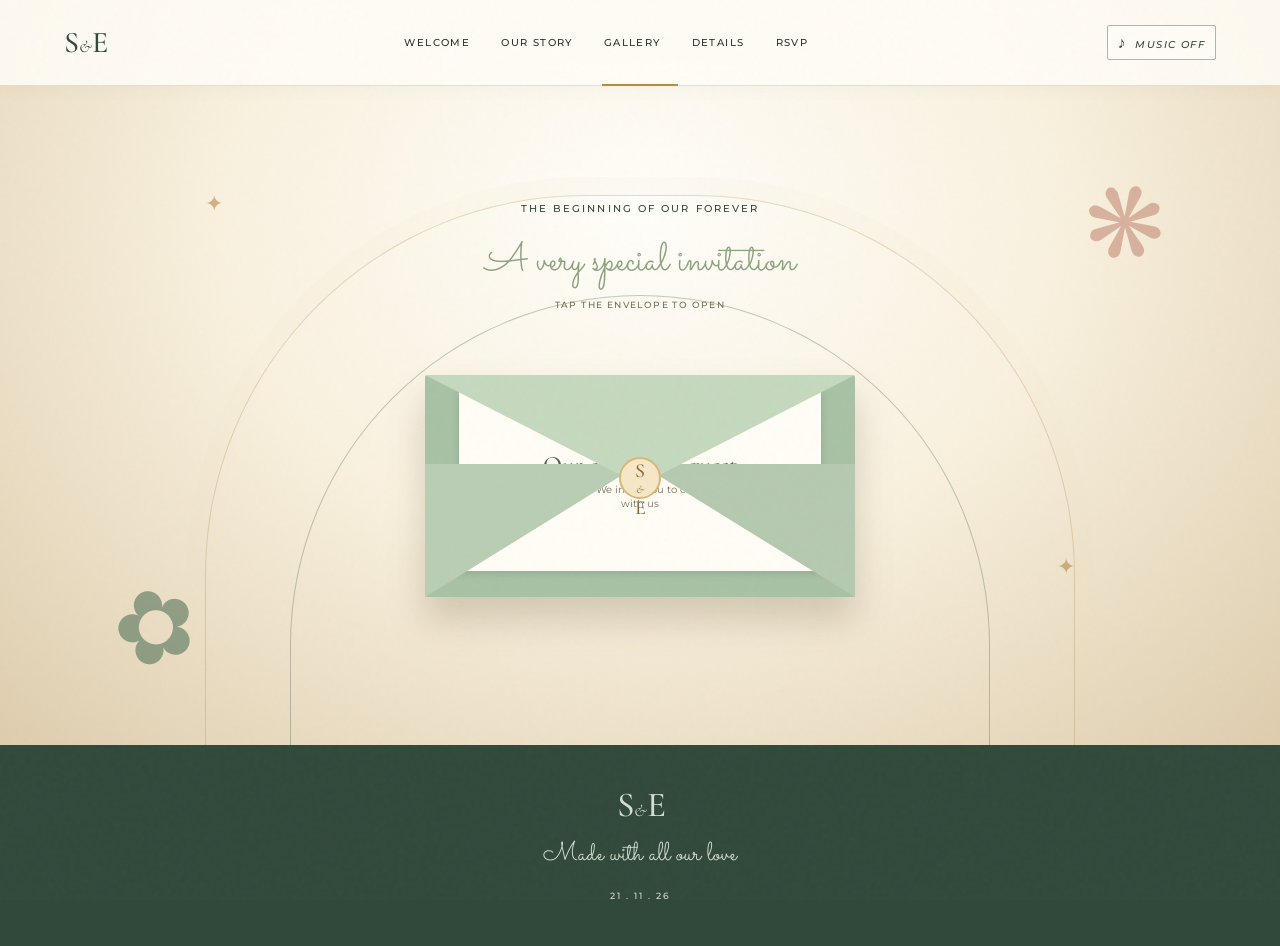
==== index.html @ f4ab623f "Create luxury digital wedding invitation" ====
<!doctype html>
<html lang="en">
  <head>
    <meta charset="UTF-8" />
    <meta name="viewport" content="width=device-width, initial-scale=1.0" />
    <title>Muwanguzi Simon & Esther Izabayo — Wedding Invitation</title>
    <link rel="preconnect" href="https://fonts.googleapis.com" />
    <link rel="preconnect" href="https://fonts.gstatic.com" crossorigin />
    <link href="https://fonts.googleapis.com/css2?family=Cormorant+Garamond:ital,wght@0,400;0,500;0,600;1,400;1,500&family=DM+Mono:wght@400;500&family=Montserrat:wght@400;500;600&family=Sacramento&display=swap" rel="stylesheet" />
    <link rel="stylesheet" href="styles.css" />
  </head>
  <body>
    <div class="grain"></div>
    <header class="site-header">
      <a href="#top" class="monogram" aria-label="Simon and Esther home">S<span>&</span>E</a>
      <nav aria-label="Invitation navigation"><button data-page="1">Welcome</button><button data-page="2">Our story</button><button data-page="3">Gallery</button><button data-page="4">Details</button><button data-page="5">RSVP</button></nav>
      <button class="sound" id="sound-button" aria-label="Toggle celebration music"><span>♪</span> <i>Music off</i></button>
    </header>
    <main id="top">
      <section class="hero invite-page active" data-page-content="1">
        <div class="arch arch-one"></div><div class="arch arch-two"></div>
        <p class="eyebrow">The beginning of our forever</p><p class="script">A very special invitation</p><p class="open-prompt">Tap the envelope to open</p>
        <button class="envelope-scene" id="envelope-toggle" aria-expanded="false" aria-label="Open wedding invitation envelope"><span class="envelope-back"></span><span class="letter"><i>Reserved for</i><b id="pass-guest-name">Our cherished guest</b><small><strong id="pass-guests">1</strong> guest · We invite you to celebrate<br />with us</small></span><span class="envelope-side left"></span><span class="envelope-side right"></span><span class="envelope-flap"></span><span class="seal">S<span>&amp;</span>E</span></button>
        <div class="envelope-reveal" id="envelope-reveal"><p class="eyebrow">Together with their families</p><h1>Simon <em>&amp;</em> Esther</h1><div class="date-line"><span></span><p>Saturday · 21 · November</p><span></span></div><p class="year">Two thousand twenty-six</p><button class="rsvp-link page-next" data-next="2">See more details <b>↓</b></button></div>
        <div class="hero-flower flower-left" aria-hidden="true">✿</div><div class="hero-flower flower-right" aria-hidden="true">❋</div>
      </section>
      <section class="intro invite-page cover-page" id="story" data-page-content="2">
        <label class="cover-image" id="cover-image"><input type="file" id="cover-upload" accept="image/*" /><img id="cover-preview" alt="Simon and Esther cover photo" /><span><b>Simon &amp; Esther</b><small>Tap to add your beautiful cover photo</small></span></label>
        <p class="eyebrow">The celebration begins</p><h2>Two hearts,<br />one beautiful forever.</h2><p class="copy">With joy in our hearts, we invite you to share in the beginning of our married life.</p><button class="page-next ink-button" data-next="3">Enter our story <span>→</span></button>
      </section>
      <section class="gallery-page invite-page" id="gallery" data-page-content="3"><p class="eyebrow">Moments to treasure</p><h2>Our gallery</h2><p class="copy">A few beautiful moments from our journey together.</p><label class="gallery-upload"><input type="file" id="gallery-input" accept="image/*" multiple /><span>+</span> Add your photos</label><div class="gallery-grid" id="gallery-grid"><div class="gallery-empty">Choose one or more photos to begin our gallery.</div></div><div class="page-actions gallery-actions"><button class="page-prev" data-prev="2">← Back</button><button class="page-next ink-button" data-next="4">Wedding details <span>→</span></button></div></section>
      <section class="invite-page details-page" id="details" data-page-content="4"><div class="details">
        <div class="detail-card ceremony"><p class="eyebrow">The ceremony</p><h3>At eleven o'clock</h3><p>Victory Church Christian Center<br />Ndeeba</p><a href="https://maps.google.com/?q=Victory+Church+Christian+Center+Ndeeba" target="_blank" rel="noreferrer">Open ceremony map <b>↗</b></a></div>
        <div class="ring-art" aria-hidden="true"><div></div><span></span></div>
        <div class="detail-card reception"><p class="eyebrow">Dinner &amp; dancing</p><h3>From six o'clock</h3><p>Mikeke Gardens, Zanna<br />Following the ceremony</p><a href="https://maps.google.com/?q=Mikeke+Gardens+Zanna" target="_blank" rel="noreferrer">Get directions <b>↗</b></a></div>
      </div><section class="calendar-card"><p class="eyebrow">Save the date</p><div class="calendar-date"><span>Saturday</span><b>21</b><span>November · 2026</span></div><p>11:00 AM · Victory Church Christian Center, Ndeeba</p></section>
      <section class="notes">
        <div><p class="eyebrow">Dress code</p><h3>Garden formal</h3><p>Soft pastels, summer linens, and a little flourish encouraged.</p></div>
        <div><p class="eyebrow">An unplugged moment</p><h3>Be all here</h3><p>Please tuck away phones during the ceremony. Our photographer has every memory covered.</p></div>
        <div><p class="eyebrow">With love</p><h3>Adults only</h3><p>We adore your little ones, but have reserved this evening for our grown-up guests.</p></div>
      </section><section class="countdown"><p class="script">Counting down to forever</p><div id="countdown-timer"><div><b>00</b><span>Days</span></div><div><b>00</b><span>Hours</span></div><div><b>00</b><span>Min</span></div><div><b>00</b><span>Sec</span></div></div></section><section class="gift-card"><p class="eyebrow">A gift from the heart</p><h3>Your presence is our greatest gift.</h3><p>For those who would like to bless our new beginning, a contribution may be sent by Mobile Money.</p><a href="#rsvp" class="page-next" data-next="5">View gift details <b>→</b></a></section><div class="page-actions"><button class="page-prev" data-prev="3">← Back</button><button class="page-next ink-button" data-next="5">RSVP to celebrate <span>→</span></button></div></section>
      <section class="rsvp-section invite-page" id="rsvp" data-page-content="5">
        <div class="rsvp-intro"><p class="eyebrow">Kindly respond by 15 September</p><h2>Will you join us?</h2><p>We cannot wait to celebrate with the people who have made our story so full of love.</p></div>
        <form id="rsvp-form" class="rsvp-form">
          <label>Your name<input required name="name" placeholder="First and last name" /></label><label>Email address<input required type="email" name="email" placeholder="you@example.com" /></label>
          <label>Phone number<input required name="phone" inputmode="tel" placeholder="Your phone number" /></label><label>Guests attending<input required name="guests" type="number" min="1" value="1" /></label>
          <div class="attendance"><p>Will you be celebrating with us?</p><label><input type="radio" name="attendance" value="Joyfully accepts" required /><span>Joyfully accepts</span></label><label><input type="radio" name="attendance" value="Regretfully declines" /><span>Regretfully declines</span></label></div>
          <label>Dietary notes <small>(optional)</small><input name="dietary" placeholder="Let us know how to take care of you" /></label><label>Your message <small>(optional)</small><input name="message" placeholder="Leave a note for the couple" /></label>
          <label>Wedding contribution <small>(optional)</small><input name="contribution" inputmode="decimal" placeholder="Contribution amount" /></label>
          <div class="payment-details"><p>Mobile Money contribution</p><span>Patrick Baguma · <b>0783 342 859</b> / <b>0706 314 054</b></span><span>Muwanguzi Simon · <b>0743 161 242</b></span></div>
          <p class="contribution-note">Please send your contribution by Mobile Money, then record the amount above. Your reply and personal guest card will be created right away.</p><button type="submit">Send our reply <span>→</span></button>
        </form>
      <div class="page-actions rsvp-actions"><button class="page-prev light" data-prev="4">← Back to details</button></div></section>
    </main>
    <footer><div class="monogram">S<span>&</span>E</div><p>Made with all our love</p><small>21 . 11 . 26</small></footer>
    <section class="guest-card-modal" id="guest-card-modal" aria-hidden="true"><div class="guest-card-wrap"><button class="close-card" id="close-card" aria-label="Close card">×</button><article class="guest-card"><p class="eyebrow">Wedding guest card</p><div class="card-monogram">S<span>&</span>E</div><p class="guest-label">Honoured guest</p><h2 id="card-name">Guest Name</h2><div class="card-rule"></div><p class="card-copy">You are warmly welcomed to celebrate the wedding of<br /><strong>Muwanguzi Simon &amp; Esther Izabayo</strong></p><p class="card-venue">Victory Church Christian Center, Ndeeba<br /><span>Reception · Mikeke Gardens, Zanna</span></p><div class="card-footer"><span>21 . 11 . 26</span><b id="card-code">SE-000000</b></div></article><p class="card-instruction">Save this card and present it at the wedding entrance.</p><button class="download-card" id="download-card">Print / save my card</button></div></section>
    <div class="toast" id="toast" role="status"></div><script src="app.js"></script>
  </body>
</html>
---- styles.css ----
:root{--ink:#26372f;--muted:#6e796f;--cream:#f8f4ea;--sage:#dfe8d5;--moss:#496452;--line:#d8d8c8}*{box-sizing:border-box}html{scroll-behavior:smooth}body{margin:0;color:var(--ink);background:var(--cream);font:400 14px Montserrat,sans-serif}.grain{position:fixed;pointer-events:none;inset:0;z-index:10;opacity:.22;background-image:url("data:image/svg+xml,%3Csvg viewBox='0 0 180 180' xmlns='http://www.w3.org/2000/svg'%3E%3Cfilter id='n'%3E%3CfeTurbulence type='fractalNoise' baseFrequency='.9' numOctaves='4' stitchTiles='stitch'/%3E%3C/filter%3E%3Crect width='100%25' height='100%25' filter='url(%23n)' opacity='.12'/%3E%3C/svg%3E")}.site-header{position:absolute;top:0;left:0;right:0;z-index:4;display:flex;align-items:center;justify-content:space-between;padding:25px clamp(23px,5vw,70px);border-bottom:1px solid #4964522e}.monogram{font:500 30px/1 'Cormorant Garamond',serif;letter-spacing:-2px;color:var(--moss);text-decoration:none}.monogram span{font:italic 17px 'Cormorant Garamond',serif;margin:0 2px}.site-header nav{display:flex;gap:28px}.site-header nav a,.sound{color:var(--ink);text-decoration:none;background:none;border:0;font:500 10px Montserrat,sans-serif;text-transform:uppercase;letter-spacing:1.4px;cursor:pointer}.sound{color:var(--moss);padding:0}.sound span{font-size:16px;margin-right:4px}.hero{position:relative;overflow:hidden;min-height:700px;padding:174px 24px 75px;text-align:center;background:linear-gradient(135deg,#e8eedc 0%,#f9f4e8 52%,#f1d3bf 100%)}.arch{position:absolute;border:1px solid #6680663b;border-bottom:0;border-radius:380px 380px 0 0}.arch-one{width:min(78vw,870px);height:550px;bottom:0;left:50%;transform:translateX(-50%)}.arch-two{width:min(63vw,700px);height:450px;bottom:0;left:50%;transform:translateX(-50%);border-color:#66806654}.eyebrow{text-transform:uppercase;letter-spacing:2.1px;font:500 10px Montserrat,sans-serif;color:var(--moss);margin:0 0 18px}.script{position:relative;z-index:1;margin:0 0 -4px;font:400 40px Sacramento,cursive;color:#78906d}.hero h1{position:relative;z-index:1;margin:0;font:500 clamp(72px,11vw,145px)/.78 'Cormorant Garamond',serif;letter-spacing:-7px;color:#2d4638}.hero h1 em{font:400 .52em Sacramento,cursive;vertical-align:12%;letter-spacing:0;margin:0 .02em;color:#b47e6b}.date-line{position:relative;z-index:1;display:flex;gap:13px;align-items:center;justify-content:center;margin-top:47px}.date-line span{width:39px;height:1px;background:#84947e}.date-line p,.year{margin:0;text-transform:uppercase;letter-spacing:1.8px;font:500 10px Montserrat,sans-serif}.year{position:relative;z-index:1;margin-top:9px;color:var(--muted);font-size:9px}.rsvp-link{position:relative;z-index:1;display:inline-flex;gap:20px;margin-top:59px;padding-bottom:6px;border-bottom:1px solid var(--moss);color:var(--ink);text-decoration:none;font:500 10px Montserrat,sans-serif;letter-spacing:1.3px;text-transform:uppercase}.rsvp-link b{font-size:16px;line-height:8px}.hero-flower{position:absolute;z-index:1;color:#54735b;opacity:.6;font:100px 'Cormorant Garamond',serif}.flower-left{left:9%;bottom:55px;transform:rotate(-20deg)}.flower-right{right:9%;top:165px;transform:rotate(20deg);color:#c58b78}.intro{max-width:720px;margin:auto;padding:124px 25px 105px;text-align:center}.intro h2,.rsvp-intro h2{margin:0 0 24px;font:500 clamp(44px,6vw,68px)/.86 'Cormorant Garamond',serif;letter-spacing:-3px}.copy{max-width:520px;margin:auto;color:var(--muted);line-height:1.9;font-size:13px}.flourish{margin-top:33px;color:#94a785;font:34px 'Cormorant Garamond',serif}.details{display:grid;grid-template-columns:1fr 180px 1fr;align-items:center;max-width:1040px;margin:auto;border-top:1px solid var(--line);border-bottom:1px solid var(--line);padding:58px 28px}.detail-card{text-align:center}.detail-card h3,.notes h3{margin:0 0 12px;font:500 31px/1 'Cormorant Garamond',serif;letter-spacing:-1px}.detail-card p:not(.eyebrow),.notes p:not(.eyebrow){margin:0;color:var(--muted);font-size:12px;line-height:1.75}.detail-card a{display:inline-block;margin-top:21px;padding-bottom:4px;border-bottom:1px solid #99a795;color:var(--moss);text-decoration:none;text-transform:uppercase;letter-spacing:1px;font-size:9px}.detail-card a b{font-size:13px;margin-left:6px}.ring-art{position:relative;width:132px;height:112px;margin:auto}.ring-art div,.ring-art span{position:absolute;width:75px;height:75px;border:2px solid #c8995e;border-radius:50%}.ring-art div{left:15px;top:22px}.ring-art span{right:11px;top:9px;border-color:#d1a868}.ring-art span:after{content:'◇';position:absolute;top:-23px;left:27px;font-size:23px;color:#c8995e}.notes{display:grid;grid-template-columns:repeat(3,1fr);gap:46px;max-width:1040px;margin:auto;padding:74px 28px 110px;text-align:center}.notes>div{border-right:1px solid var(--line);padding-right:40px}.notes>div:last-child{border:0;padding:0}.notes .eyebrow{margin-bottom:15px}.rsvp-section{display:grid;grid-template-columns:.9fr 1.1fr;gap:60px;padding:93px max(7vw,24px);background:var(--moss);color:#f7f6ed}.rsvp-intro h2{color:#fff}.rsvp-intro .eyebrow{color:#c9d7be}.rsvp-intro>p:last-child{max-width:335px;color:#d5ded1;font:400 13px/1.85 Montserrat,sans-serif}.rsvp-form{display:grid;grid-template-columns:1fr 1fr;gap:23px 18px}.rsvp-form>label,.attendance{display:grid;gap:8px;color:#dce5d8;font-size:10px;letter-spacing:1px;text-transform:uppercase}.rsvp-form input:not([type=radio]){width:100%;border:0;border-bottom:1px solid #c0cfba;background:transparent;border-radius:0;padding:9px 0;color:#fff;outline:0;font:400 13px Montserrat,sans-serif}.rsvp-form input::placeholder{color:#b9c9b6;font-size:11px}.rsvp-form small{color:#bdcbb8;letter-spacing:.4px;text-transform:none}.attendance{grid-column:1/-1;display:block;padding:4px 0}.attendance p{margin:0 0 12px}.attendance label{display:inline-flex;align-items:center;margin-right:23px;text-transform:none;letter-spacing:0;color:#fff;font-size:12px;cursor:pointer}.attendance input{accent-color:#edc7b4;margin:0 8px 0 0}.rsvp-form button{grid-column:1/-1;justify-self:start;border:1px solid #eef4e9;padding:13px 19px;background:transparent;color:#fff;font:500 10px Montserrat,sans-serif;letter-spacing:1.2px;text-transform:uppercase;cursor:pointer;transition:.2s}.rsvp-form button:hover{background:#eef4e9;color:var(--moss)}.rsvp-form button span{font-size:16px;margin-left:15px}footer{padding:43px 24px;text-align:center;background:#31493b;color:#d4dfce}footer .monogram{color:#d4dfce;font-size:35px}footer p{margin:13px 0 11px;font:400 26px Sacramento,cursive}footer small{font:500 9px Montserrat,sans-serif;letter-spacing:2px}.toast{position:fixed;z-index:20;bottom:22px;left:50%;transform:translate(-50%,25px);opacity:0;max-width:90%;padding:13px 18px;background:#fffdf6;color:var(--moss);box-shadow:0 10px 30px #15291d2e;font-size:12px;transition:.25s}.toast.show{opacity:1;transform:translate(-50%,0)}
@media(max-width:680px){.site-header nav{display:none}.hero{min-height:650px;padding-top:160px}.hero h1{letter-spacing:-4px}.hero-flower{font-size:65px}.flower-left{left:3%;bottom:70px}.flower-right{right:2%;top:135px}.details{grid-template-columns:1fr;gap:38px;padding:52px 24px}.ring-art{order:2}.reception{order:3}.notes{grid-template-columns:1fr;gap:35px;padding:65px 34px}.notes>div{border-right:0;border-bottom:1px solid var(--line);padding:0 0 31px}.notes>div:last-child{padding-bottom:0}.rsvp-section{grid-template-columns:1fr;gap:34px;padding:68px 26px}.rsvp-form{grid-template-columns:1fr;gap:21px}.rsvp-form button{margin-top:4px}.intro{padding:92px 24px 79px}}

/* Luxury palette refinement */
:root{--ink:#2a2621;--muted:#776f62;--cream:#fbf7ed;--sage:#e8e3d3;--moss:#3d4b3c;--line:#dfd5bd}.hero{background:radial-gradient(circle at 50% 34%,#fffdf6 0%,#f7f0df 41%,#e3d5b8 100%)}.hero h1{color:#30362d}.hero h1 em{color:#a88042}.rsvp-section{background:linear-gradient(135deg,#333b31,#4d5a46)}.ring-art div{border-color:#bd8c47}.ring-art span{border-color:#d8b36e}.ring-art span:after{color:#bd8c47}
.contribution-note{grid-column:1/-1;margin:-5px 0 0;color:#c9d7c3;font-size:10px;line-height:1.6}.guest-card-modal{position:fixed;z-index:30;inset:0;display:none;place-items:center;padding:20px;background:#152016b8}.guest-card-modal.open{display:grid}.guest-card-wrap{position:relative;text-align:center}.close-card{position:absolute;right:-5px;top:-38px;border:0;background:transparent;color:#fff;font-size:31px;cursor:pointer}.guest-card{width:min(430px,calc(100vw - 40px));padding:47px 34px 25px;background:linear-gradient(135deg,#fffdf6,#f0e6ce);border:7px double #a47f48;box-shadow:0 18px 60px #0f190f73}.guest-card .eyebrow{color:#806334}.card-monogram{color:#3d4b3c;font:500 60px/1 'Cormorant Garamond',serif;letter-spacing:-7px}.card-monogram span{font:italic 30px 'Cormorant Garamond',serif;margin:0 5px}.guest-label{margin:28px 0 6px;text-transform:uppercase;letter-spacing:2px;color:#897a60;font-size:9px}.guest-card h2{margin:0;font:500 49px/.9 'Cormorant Garamond',serif;letter-spacing:-2px}.card-rule{width:44px;height:1px;margin:22px auto;background:#ae8b53}.card-copy{margin:0;color:#6f675a;font:12px/1.75 'Cormorant Garamond',serif}.card-copy strong{color:#3d4b3c;font-weight:600}.card-venue{margin:25px 0;color:#3d4b3c;font:500 14px/1.55 'Cormorant Garamond',serif}.card-venue span{color:#756c5d}.card-footer{display:flex;justify-content:space-between;border-top:1px solid #cfbc95;padding-top:15px;color:#716246;font:500 9px Montserrat,sans-serif;letter-spacing:1.3px}.card-instruction{margin:18px 0 13px;color:#fff;font-size:11px}.download-card{border:1px solid #e9dfc9;background:#f7f1e5;color:#3d4b3c;padding:11px 15px;font:500 10px Montserrat,sans-serif;letter-spacing:1px;text-transform:uppercase;cursor:pointer}@media print{body>*:not(.guest-card-modal){display:none!important}.guest-card-modal{position:static;display:block!important;background:none!important}.close-card,.card-instruction,.download-card{display:none!important}.guest-card-wrap{display:block!important}.guest-card{margin:auto!important;box-shadow:none!important}}
.payment-details{grid-column:1/-1;display:grid;gap:5px;margin-top:-5px;padding:13px 14px;border:1px solid #c6d1bf;background:#2734284f;color:#e7eee2}.payment-details p{margin:0 0 2px;color:#d1ddc9;text-transform:uppercase;letter-spacing:1.2px;font-size:9px}.payment-details span{font-size:11px;letter-spacing:.2px}.payment-details b{color:#fff;font-weight:500;letter-spacing:.5px}

/* Invitation pages and couple portraits */
.site-header nav button{color:var(--ink);text-decoration:none;background:none;border:0;font:500 10px Montserrat,sans-serif;text-transform:uppercase;letter-spacing:1.4px;cursor:pointer;padding:0}.site-header nav button.active{color:#a88042}.invite-page{display:none}.invite-page.active{display:block;animation:pageIn .5s ease}.hero.invite-page.active{display:block}.details-page{min-height:700px;padding-top:103px}.rsvp-section.invite-page.active{display:grid}@keyframes pageIn{from{opacity:0;transform:translateY(12px)}to{opacity:1;transform:none}}.rsvp-link{border:0;background:transparent;cursor:pointer}.portrait-gallery{display:flex;justify-content:center;align-items:center;gap:22px;margin:44px auto 11px}.portrait{position:relative;display:grid;place-items:center;width:183px;height:226px;overflow:hidden;border:1px solid #b7a06e;border-radius:95px 95px 3px 3px;background:linear-gradient(155deg,#d8dfce,#f3e3cc);cursor:pointer}.portrait input{position:absolute;inset:0;opacity:0;cursor:pointer;z-index:2}.portrait img{display:none;width:100%;height:100%;object-fit:cover}.portrait.has-photo img{display:block}.portrait span{z-index:1;text-align:center;color:#4b5948}.portrait.has-photo span{display:none}.portrait b{display:block;font:500 35px 'Cormorant Garamond',serif}.portrait small{display:block;margin-top:4px;text-transform:uppercase;letter-spacing:1px;font:500 8px Montserrat,sans-serif}.gallery-heart{color:#a88042;font:400 41px Sacramento,cursive}.photo-hint{margin:0;color:var(--muted);font-size:10px}.ink-button,.page-prev{border:1px solid var(--moss);padding:12px 17px;background:transparent;color:var(--moss);font:500 10px Montserrat,sans-serif;letter-spacing:1.1px;text-transform:uppercase;cursor:pointer}.ink-button{margin-top:26px}.ink-button span{font-size:14px;margin-left:9px}.page-actions{display:flex;justify-content:space-between;max-width:984px;margin:0 auto;padding:0 28px 80px}.page-prev{border:0;padding-left:0}.page-prev.light{color:#e7eee2}.rsvp-actions{grid-column:1/-1;justify-content:flex-start;padding:0;margin-top:-30px}.rsvp-section .page-actions{align-self:start}
@media(max-width:680px){.portrait-gallery{gap:10px;margin-top:35px}.portrait{width:136px;height:177px}.portrait b{font-size:29px}.gallery-heart{font-size:31px}.details-page{padding-top:74px}.page-actions{padding:0 24px 60px}.rsvp-actions{padding:0;margin-top:-10px}.site-header nav{display:none}}
.gallery-page{max-width:1080px;margin:auto;padding:145px 28px 70px;text-align:center}.gallery-page h2{margin:0 0 16px;font:500 clamp(52px,7vw,77px)/.85 'Cormorant Garamond',serif;letter-spacing:-3px}.gallery-page .copy{margin-bottom:27px}.gallery-upload{display:inline-flex;align-items:center;gap:8px;padding:10px 15px;border:1px solid #b28a49;background:#fffdf7;box-shadow:0 8px 20px #58432514;color:#5c674f;cursor:pointer;font:500 9px Montserrat,sans-serif;letter-spacing:1.1px;text-transform:uppercase;transition:.2s}.gallery-upload:hover{background:#f0e4cb;transform:translateY(-2px)}.gallery-upload input{display:none}.gallery-upload span{font-size:18px;font-weight:400}.gallery-grid{display:grid;grid-template-columns:repeat(3,1fr);grid-auto-rows:185px;gap:12px;margin:30px 0 42px;padding:10px;background:#fffdf8;border:1px solid #e0d2b8;box-shadow:0 18px 45px #5b4d3014}.gallery-grid img{width:100%;height:100%;object-fit:cover;filter:saturate(.94) contrast(1.03);transition:.35s}.gallery-grid img:hover{transform:scale(1.025);filter:saturate(1.08)}.gallery-grid img:nth-child(3n+1){grid-row:span 2}.gallery-empty{grid-column:1/-1;display:grid;place-items:center;border:1px dashed #c8bba1;color:#827969;font-size:11px}.gallery-actions{padding:0}.gallery-actions .ink-button{margin-top:0}@media(max-width:680px){.gallery-page{padding:110px 23px 55px}.gallery-grid{grid-template-columns:1fr 1fr;grid-auto-rows:145px;gap:8px}.gallery-grid img:nth-child(3n+1){grid-row:span 1}.gallery-grid img:first-child{grid-column:span 2}}

/* Luxury editorial finish */
:root{--ink:#25362d;--muted:#766f62;--cream:#f8f4eb;--moss:#2f4938;--line:#dfd2b8}.site-header{position:fixed;background:#fffdf6df;backdrop-filter:blur(14px);border-bottom:1px solid #cbb88f70;box-shadow:0 3px 18px #29221708}.site-header:after{content:'';position:absolute;bottom:-1px;left:50%;width:76px;height:2px;background:#b78a43;transform:translateX(-50%)}.site-header nav{gap:31px}.site-header nav button{position:relative;padding:5px 0}.site-header nav button:after{content:'';position:absolute;bottom:0;left:0;width:0;height:1px;background:#a87934;transition:width .25s}.site-header nav button:hover:after,.site-header nav button.active:after{width:100%}.sound{padding:7px 10px;border:1px solid #c9b080;background:#fffcf5;border-radius:2px}.hero{min-height:745px;padding-top:202px;background:radial-gradient(ellipse at 50% 29%,#fffef9 0%,#f9f1df 46%,#decdad 100%)}.hero:before,.hero:after{content:'✦';position:absolute;color:#b48846;opacity:.6;font-size:22px}.hero:before{top:190px;left:16%}.hero:after{right:16%;bottom:165px}.arch-one{border-color:#aa854649;box-shadow:0 0 0 18px #e8d9b915}.arch-two{border-color:#4c654f55}.script{color:#8ca27d;text-shadow:0 1px #fff}.hero h1{font-weight:500;text-shadow:0 3px 0 #fff8}.rsvp-link{padding:13px 0 9px;border-bottom:1px solid #927139;transition:.2s}.rsvp-link:hover{letter-spacing:1.8px;color:#946e32}.intro{padding-top:141px;background:linear-gradient(90deg,transparent,#fffdf975,transparent)}.copy{font-size:13px;line-height:2;color:#71695c}.portrait-gallery{gap:29px}.portrait{box-shadow:0 14px 30px #66593c2c;transition:.25s}.portrait:hover{transform:translateY(-5px);box-shadow:0 20px 34px #66593c3f}.gallery-heart{color:#b88845;text-shadow:0 1px #fff}.details{max-width:1100px;background:#fffdf6;border:1px solid #e1d5bd;border-left:0;border-right:0;box-shadow:0 14px 38px #6558360c}.notes{padding-top:87px}.notes>div{transition:.2s}.notes>div:hover{transform:translateY(-4px)}.rsvp-section{position:relative;overflow:hidden;background:linear-gradient(135deg,#24382b,#48604b)}.rsvp-section:before{content:'S & E';position:absolute;right:-19px;bottom:-56px;opacity:.055;color:#fff;font:500 230px 'Cormorant Garamond',serif;letter-spacing:-18px}.rsvp-intro,.rsvp-form{position:relative;z-index:1}.rsvp-form{padding:26px;border:1px solid #b9c9b055;background:#ffffff08}.rsvp-form input:not([type=radio]):focus{border-color:#e8c981}.payment-details{border-color:#d5c28e;background:#1523164d}.rsvp-form button{border-color:#e3c47d}.rsvp-form button:hover{background:#e6c67f;color:#294132}.ink-button{border-color:#9a7338;background:#fffaf0;box-shadow:0 5px 15px #5c432212;transition:.2s}.ink-button:hover{transform:translateY(-2px);background:#ead9b6}.page-prev:hover{color:#a77937}@media(max-width:680px){.site-header{padding:18px 21px}.site-header:after{width:44px}.hero{min-height:700px;padding-top:190px}.hero:before{left:8%;top:168px}.hero:after{right:9%;bottom:135px}.intro{padding-top:108px}.rsvp-form{padding:20px 15px}}

/* Botanical envelope opening inspired by the supplied reference */
.open-prompt{position:relative;z-index:2;margin:12px 0 23px;color:#766c58;text-transform:uppercase;letter-spacing:1.4px;font:500 9px Montserrat,sans-serif}.envelope-scene{position:relative;z-index:2;display:block;width:min(430px,82vw);height:264px;margin:auto;border:0;background:transparent;cursor:pointer;filter:drop-shadow(0 22px 18px #56452238)}.envelope-back,.envelope-side,.envelope-flap{position:absolute;inset:auto}.envelope-back{inset:42px 0 0;background:#a8c2a5;border-radius:3px}.envelope-side{bottom:0;width:0;height:0;border-style:solid;z-index:3}.envelope-side.left{left:0;border-width:133px 215px 0 0;border-color:#b9ceb4 transparent transparent transparent}.envelope-side.right{right:0;border-width:133px 0 0 215px;border-color:#b5c9b0 transparent transparent transparent}.envelope-flap{top:42px;left:0;width:0;height:0;border-style:solid;border-width:110px 215px 0;border-color:#c5d9be transparent transparent;transform-origin:top;transition:transform .85s cubic-bezier(.2,.75,.2,1);z-index:5}.seal{position:absolute;z-index:6;top:124px;left:50%;display:grid;place-items:center;width:42px;height:42px;border:2px solid #d8b875;border-radius:50%;background:#f6e7c7;color:#876732;transform:translateX(-50%);transition:opacity .25s;font:500 20px 'Cormorant Garamond',serif}.seal span{font:italic 11px 'Cormorant Garamond',serif}.letter{position:absolute;z-index:2;top:58px;left:8%;display:grid;place-content:center;width:84%;height:180px;padding-bottom:26px;background:#fffdf5;box-shadow:0 2px 8px #304a3033;transition:transform .85s cubic-bezier(.2,.75,.2,1);color:#53604e;text-align:center}.letter i{font:italic 18px 'Cormorant Garamond',serif}.letter b{margin:3px 0;font:500 25px 'Cormorant Garamond',serif}.letter small{font:10px/1.45 Montserrat,sans-serif;color:#776f62}.envelope-scene.open .letter{transform:translateY(-105px)}.envelope-scene.open .envelope-flap{transform:rotateX(178deg);z-index:1}.envelope-scene.open .seal{opacity:0}.envelope-reveal{position:relative;z-index:2;max-height:0;overflow:hidden;opacity:0;transition:max-height .75s .25s,opacity .45s .35s}.envelope-reveal.visible{max-height:350px;opacity:1}.envelope-reveal .eyebrow{margin-top:25px}.envelope-reveal h1{font-size:clamp(58px,10vw,105px)}.envelope-reveal .rsvp-link{margin-top:31px}.countdown{max-width:800px;margin:8px auto 54px;padding:39px 20px;border-top:1px solid #e0d1b4;border-bottom:1px solid #e0d1b4;text-align:center}.countdown .script{margin:0 0 17px;font-size:33px}.countdown>div{display:flex;justify-content:center;gap:min(7vw,60px)}.countdown div div{display:grid;gap:6px}.countdown b{font:500 clamp(35px,5vw,55px)/1 'Cormorant Garamond',serif;color:#354b3a}.countdown span{color:#837864;text-transform:uppercase;letter-spacing:1px;font-size:8px}@media(max-width:680px){.envelope-scene{height:225px;width:330px;max-width:88vw}.envelope-back{top:30px}.envelope-flap{top:30px;border-width:89px 165px 0}.envelope-side.left{border-width:111px 165px 0 0}.envelope-side.right{border-width:111px 0 0 165px}.letter{top:42px;height:150px}.seal{top:100px}.envelope-reveal h1{font-size:66px}.countdown{margin:0 24px 45px;padding:31px 10px}.countdown>div{gap:20px}.countdown b{font-size:35px}}
.cover-page{padding-top:115px}.cover-image{position:relative;display:grid;place-items:center;width:min(660px,88vw);height:min(50vw,380px);min-height:260px;margin:0 auto 39px;overflow:hidden;background:#d9e1d1;border:1px solid #c4b281;box-shadow:0 17px 38px #433b241c;cursor:pointer}.cover-image:after{content:'';position:absolute;inset:11px;border:1px solid #f9f2dfb8;pointer-events:none}.cover-image input{position:absolute;inset:0;z-index:2;opacity:0;cursor:pointer}.cover-image img{display:none;width:100%;height:100%;object-fit:cover}.cover-image.has-photo img{display:block}.cover-image span{text-align:center;color:#4a5c4a}.cover-image.has-photo span{display:none}.cover-image b{display:block;font:500 49px 'Cormorant Garamond',serif}.cover-image small{display:block;margin-top:7px;text-transform:uppercase;letter-spacing:1.3px;font:500 9px Montserrat,sans-serif}.calendar-card,.gift-card{max-width:650px;margin:50px auto;padding:32px 28px;background:#fffdf7;border:1px solid #dbcaa7;box-shadow:0 14px 30px #5a49301a;text-align:center}.calendar-card .eyebrow{margin-bottom:16px}.calendar-date{display:flex;align-items:center;justify-content:center;gap:18px}.calendar-date span{width:92px;color:#766c59;text-transform:uppercase;letter-spacing:1px;font:500 9px/1.5 Montserrat,sans-serif}.calendar-date b{display:grid;place-items:center;width:85px;height:85px;border:1px solid #b7904d;border-radius:50%;color:#3e513f;font:500 56px/.8 'Cormorant Garamond',serif}.calendar-card>p{margin:19px 0 0;color:#6d6659;font-size:11px}.gift-card h3{margin:0 0 12px;color:#3b513f;font:500 33px 'Cormorant Garamond',serif}.gift-card p:not(.eyebrow){max-width:440px;margin:0 auto;color:#756d61;font-size:12px;line-height:1.8}.gift-card a{display:inline-block;margin-top:19px;padding-bottom:4px;border-bottom:1px solid #af894a;color:#4c604d;text-decoration:none;text-transform:uppercase;letter-spacing:1px;font-size:9px;cursor:pointer}.gift-card a b{margin-left:8px;font-size:14px}@media(max-width:680px){.cover-page{padding-top:92px}.cover-image{height:310px;margin-bottom:29px}.cover-image b{font-size:39px}.calendar-card,.gift-card{margin:34px 24px;padding:27px 18px}.calendar-date{gap:7px}.calendar-date span{width:78px}.calendar-date b{width:72px;height:72px;font-size:48px}}
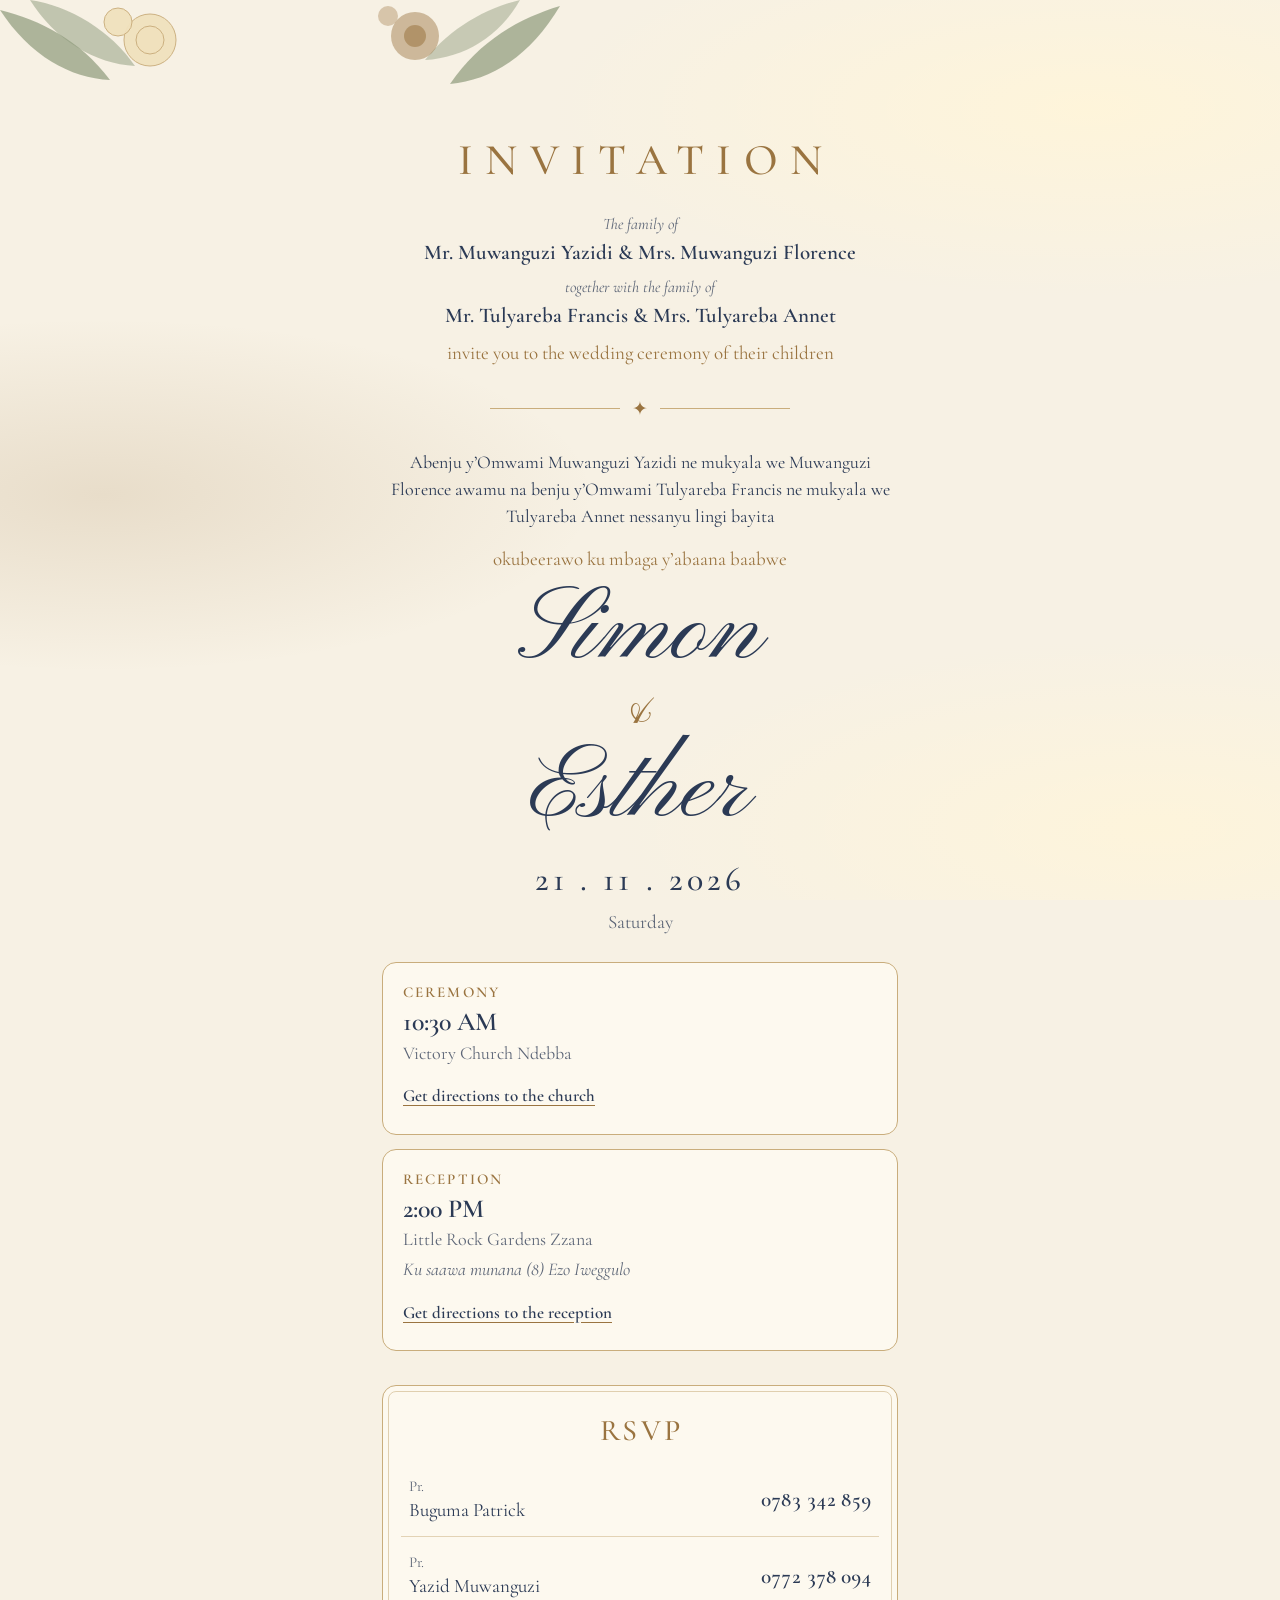
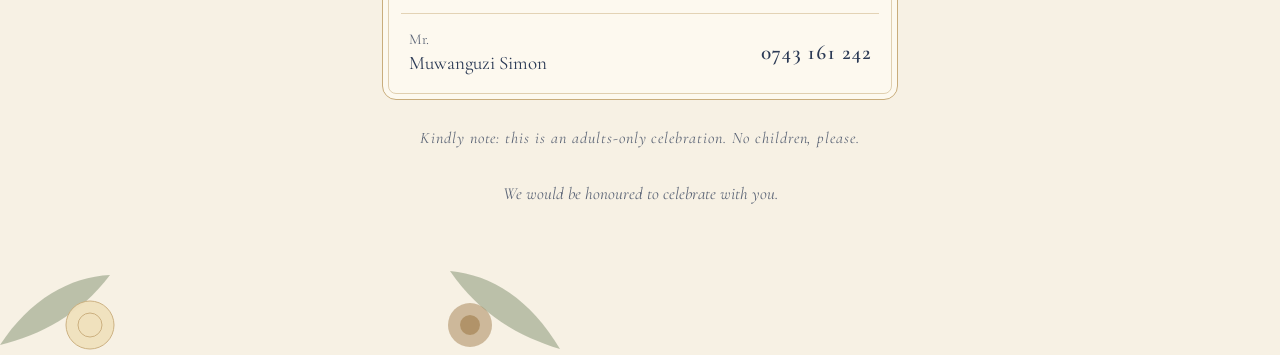
==== commit 3a65a64b: "Publish updated wedding invitation Co-authored-by: Copilot <223556219+Copilot@users.noreply.github.c" ====
--- a/index.html
+++ b/index.html
@@ -1,59 +1,162 @@
-<!doctype html>
+<!DOCTYPE html>
 <html lang="en">
-  <head>
-    <meta charset="UTF-8" />
-    <meta name="viewport" content="width=device-width, initial-scale=1.0" />
-    <title>Muwanguzi Simon & Esther Izabayo — Wedding Invitation</title>
-    <link rel="preconnect" href="https://fonts.googleapis.com" />
-    <link rel="preconnect" href="https://fonts.gstatic.com" crossorigin />
-    <link href="https://fonts.googleapis.com/css2?family=Cormorant+Garamond:ital,wght@0,400;0,500;0,600;1,400;1,500&family=DM+Mono:wght@400;500&family=Montserrat:wght@400;500;600&family=Sacramento&display=swap" rel="stylesheet" />
-    <link rel="stylesheet" href="styles.css" />
-  </head>
-  <body>
-    <div class="grain"></div>
-    <header class="site-header">
-      <a href="#top" class="monogram" aria-label="Simon and Esther home">S<span>&</span>E</a>
-      <nav aria-label="Invitation navigation"><button data-page="1">Welcome</button><button data-page="2">Our story</button><button data-page="3">Gallery</button><button data-page="4">Details</button><button data-page="5">RSVP</button></nav>
-      <button class="sound" id="sound-button" aria-label="Toggle celebration music"><span>♪</span> <i>Music off</i></button>
-    </header>
-    <main id="top">
-      <section class="hero invite-page active" data-page-content="1">
-        <div class="arch arch-one"></div><div class="arch arch-two"></div>
-        <p class="eyebrow">The beginning of our forever</p><p class="script">A very special invitation</p><p class="open-prompt">Tap the envelope to open</p>
-        <button class="envelope-scene" id="envelope-toggle" aria-expanded="false" aria-label="Open wedding invitation envelope"><span class="envelope-back"></span><span class="letter"><i>Reserved for</i><b id="pass-guest-name">Our cherished guest</b><small><strong id="pass-guests">1</strong> guest · We invite you to celebrate<br />with us</small></span><span class="envelope-side left"></span><span class="envelope-side right"></span><span class="envelope-flap"></span><span class="seal">S<span>&amp;</span>E</span></button>
-        <div class="envelope-reveal" id="envelope-reveal"><p class="eyebrow">Together with their families</p><h1>Simon <em>&amp;</em> Esther</h1><div class="date-line"><span></span><p>Saturday · 21 · November</p><span></span></div><p class="year">Two thousand twenty-six</p><button class="rsvp-link page-next" data-next="2">See more details <b>↓</b></button></div>
-        <div class="hero-flower flower-left" aria-hidden="true">✿</div><div class="hero-flower flower-right" aria-hidden="true">❋</div>
-      </section>
-      <section class="intro invite-page cover-page" id="story" data-page-content="2">
-        <label class="cover-image" id="cover-image"><input type="file" id="cover-upload" accept="image/*" /><img id="cover-preview" alt="Simon and Esther cover photo" /><span><b>Simon &amp; Esther</b><small>Tap to add your beautiful cover photo</small></span></label>
-        <p class="eyebrow">The celebration begins</p><h2>Two hearts,<br />one beautiful forever.</h2><p class="copy">With joy in our hearts, we invite you to share in the beginning of our married life.</p><button class="page-next ink-button" data-next="3">Enter our story <span>→</span></button>
-      </section>
-      <section class="gallery-page invite-page" id="gallery" data-page-content="3"><p class="eyebrow">Moments to treasure</p><h2>Our gallery</h2><p class="copy">A few beautiful moments from our journey together.</p><label class="gallery-upload"><input type="file" id="gallery-input" accept="image/*" multiple /><span>+</span> Add your photos</label><div class="gallery-grid" id="gallery-grid"><div class="gallery-empty">Choose one or more photos to begin our gallery.</div></div><div class="page-actions gallery-actions"><button class="page-prev" data-prev="2">← Back</button><button class="page-next ink-button" data-next="4">Wedding details <span>→</span></button></div></section>
-      <section class="invite-page details-page" id="details" data-page-content="4"><div class="details">
-        <div class="detail-card ceremony"><p class="eyebrow">The ceremony</p><h3>At eleven o'clock</h3><p>Victory Church Christian Center<br />Ndeeba</p><a href="https://maps.google.com/?q=Victory+Church+Christian+Center+Ndeeba" target="_blank" rel="noreferrer">Open ceremony map <b>↗</b></a></div>
-        <div class="ring-art" aria-hidden="true"><div></div><span></span></div>
-        <div class="detail-card reception"><p class="eyebrow">Dinner &amp; dancing</p><h3>From six o'clock</h3><p>Mikeke Gardens, Zanna<br />Following the ceremony</p><a href="https://maps.google.com/?q=Mikeke+Gardens+Zanna" target="_blank" rel="noreferrer">Get directions <b>↗</b></a></div>
-      </div><section class="calendar-card"><p class="eyebrow">Save the date</p><div class="calendar-date"><span>Saturday</span><b>21</b><span>November · 2026</span></div><p>11:00 AM · Victory Church Christian Center, Ndeeba</p></section>
-      <section class="notes">
-        <div><p class="eyebrow">Dress code</p><h3>Garden formal</h3><p>Soft pastels, summer linens, and a little flourish encouraged.</p></div>
-        <div><p class="eyebrow">An unplugged moment</p><h3>Be all here</h3><p>Please tuck away phones during the ceremony. Our photographer has every memory covered.</p></div>
-        <div><p class="eyebrow">With love</p><h3>Adults only</h3><p>We adore your little ones, but have reserved this evening for our grown-up guests.</p></div>
-      </section><section class="countdown"><p class="script">Counting down to forever</p><div id="countdown-timer"><div><b>00</b><span>Days</span></div><div><b>00</b><span>Hours</span></div><div><b>00</b><span>Min</span></div><div><b>00</b><span>Sec</span></div></div></section><section class="gift-card"><p class="eyebrow">A gift from the heart</p><h3>Your presence is our greatest gift.</h3><p>For those who would like to bless our new beginning, a contribution may be sent by Mobile Money.</p><a href="#rsvp" class="page-next" data-next="5">View gift details <b>→</b></a></section><div class="page-actions"><button class="page-prev" data-prev="3">← Back</button><button class="page-next ink-button" data-next="5">RSVP to celebrate <span>→</span></button></div></section>
-      <section class="rsvp-section invite-page" id="rsvp" data-page-content="5">
-        <div class="rsvp-intro"><p class="eyebrow">Kindly respond by 15 September</p><h2>Will you join us?</h2><p>We cannot wait to celebrate with the people who have made our story so full of love.</p></div>
-        <form id="rsvp-form" class="rsvp-form">
-          <label>Your name<input required name="name" placeholder="First and last name" /></label><label>Email address<input required type="email" name="email" placeholder="you@example.com" /></label>
-          <label>Phone number<input required name="phone" inputmode="tel" placeholder="Your phone number" /></label><label>Guests attending<input required name="guests" type="number" min="1" value="1" /></label>
-          <div class="attendance"><p>Will you be celebrating with us?</p><label><input type="radio" name="attendance" value="Joyfully accepts" required /><span>Joyfully accepts</span></label><label><input type="radio" name="attendance" value="Regretfully declines" /><span>Regretfully declines</span></label></div>
-          <label>Dietary notes <small>(optional)</small><input name="dietary" placeholder="Let us know how to take care of you" /></label><label>Your message <small>(optional)</small><input name="message" placeholder="Leave a note for the couple" /></label>
-          <label>Wedding contribution <small>(optional)</small><input name="contribution" inputmode="decimal" placeholder="Contribution amount" /></label>
-          <div class="payment-details"><p>Mobile Money contribution</p><span>Patrick Baguma · <b>0783 342 859</b> / <b>0706 314 054</b></span><span>Muwanguzi Simon · <b>0743 161 242</b></span></div>
-          <p class="contribution-note">Please send your contribution by Mobile Money, then record the amount above. Your reply and personal guest card will be created right away.</p><button type="submit">Send our reply <span>→</span></button>
-        </form>
-      <div class="page-actions rsvp-actions"><button class="page-prev light" data-prev="4">← Back to details</button></div></section>
-    </main>
-    <footer><div class="monogram">S<span>&</span>E</div><p>Made with all our love</p><small>21 . 11 . 26</small></footer>
-    <section class="guest-card-modal" id="guest-card-modal" aria-hidden="true"><div class="guest-card-wrap"><button class="close-card" id="close-card" aria-label="Close card">×</button><article class="guest-card"><p class="eyebrow">Wedding guest card</p><div class="card-monogram">S<span>&</span>E</div><p class="guest-label">Honoured guest</p><h2 id="card-name">Guest Name</h2><div class="card-rule"></div><p class="card-copy">You are warmly welcomed to celebrate the wedding of<br /><strong>Muwanguzi Simon &amp; Esther Izabayo</strong></p><p class="card-venue">Victory Church Christian Center, Ndeeba<br /><span>Reception · Mikeke Gardens, Zanna</span></p><div class="card-footer"><span>21 . 11 . 26</span><b id="card-code">SE-000000</b></div></article><p class="card-instruction">Save this card and present it at the wedding entrance.</p><button class="download-card" id="download-card">Print / save my card</button></div></section>
-    <div class="toast" id="toast" role="status"></div><script src="app.js"></script>
-  </body>
+<head>
+<meta charset="utf-8">
+<meta name="viewport" content="width=device-width, initial-scale=1, viewport-fit=cover">
+<title>Simon & Esther — Wedding Invitation</title>
+<link rel="preconnect" href="https://fonts.googleapis.com">
+<link href="https://fonts.googleapis.com/css2?family=Cormorant+Garamond:ital,wght@0,400;0,500;0,600;1,400&family=Pinyon+Script&display=swap" rel="stylesheet">
+<style>
+:root{
+  box-sizing:border-box;
+  padding-top:env(safe-area-inset-top,0px);
+  padding-bottom:env(safe-area-inset-bottom,0px);
+  --paper:#f7f1e4; --paper2:#efe5d0; --ink:#2b3a55; --soft:#5d6677; --gold:#9a7440; --blue:#f0e1bd; --glow:#fff5d9; --sage:#7b8a69; --line:#c9ad7c; --card:rgba(255,252,244,.72);
+}
+@media (prefers-color-scheme: dark){
+  :root:not([data-theme="light"]){--paper:#1c2230; --paper2:#232b3d; --ink:#eef1f7; --soft:#aab3c5; --gold:#d3ad72; --blue:#ead9b0; --glow:#3a4560; --sage:#9fb08c; --line:#8a7348; --card:rgba(35,43,61,.75);}
+}
+:root[data-theme="dark"]{--paper:#1c2230; --paper2:#232b3d; --ink:#eef1f7; --soft:#aab3c5; --gold:#d3ad72; --blue:#ead9b0; --glow:#3a4560; --sage:#9fb08c; --line:#8a7348; --card:rgba(35,43,61,.75);}
+html{scroll-padding-top:env(safe-area-inset-top,0px)}
+*,*::before,*::after{box-sizing:inherit}
+body{margin:0;background:var(--paper);color:var(--ink);font-family:"Cormorant Garamond",Georgia,"Times New Roman",serif;font-size:19px;line-height:1.55;text-align:center;
+  background-image:radial-gradient(60% 30% at 85% 12%,color-mix(in srgb,var(--glow) 90%,transparent),transparent 70%),radial-gradient(55% 28% at 8% 55%,color-mix(in srgb,var(--gold) 16%,transparent),transparent 70%),radial-gradient(60% 30% at 90% 92%,color-mix(in srgb,var(--glow) 80%,transparent),transparent 70%);
+  background-attachment:fixed}
+.wrap{max-width:560px;margin:0 auto;padding:0 22px 48px}
+.sprig{display:block;width:100%;max-width:560px;height:auto;color:var(--sage)}
+.sprig .b{color:var(--blue)} .sprig .g{color:var(--gold)} .sprig .b circle{opacity:.95;stroke:var(--line);stroke-width:1}
+h1,h2,p{margin:0}
+.kicker{font-size:clamp(30px,9vw,44px);letter-spacing:.28em;font-weight:500;color:var(--gold);margin-top:6px;padding-left:.28em}
+.fam{margin-top:18px}
+.small{font-size:16px;color:var(--soft);font-style:italic}
+.parents{font-size:21px;font-weight:600;line-height:1.35;margin:2px 0 8px}
+.rule{display:flex;align-items:center;gap:12px;margin:26px auto;max-width:300px;color:var(--gold)}
+.rule::before,.rule::after{content:"";flex:1;height:1px;background:var(--line)}
+.lug{font-size:18px;line-height:1.5}
+.inv{color:var(--gold);font-size:19px;margin-top:6px}
+.names{font-family:"Pinyon Script","Snell Roundhand","Apple Chancery",cursive;font-weight:400;font-size:clamp(64px,22vw,104px);line-height:1.02;color:var(--ink);margin:6px 0 4px}
+.names .amp{display:block;font-size:.5em;color:var(--gold);line-height:1}
+.date{font-size:clamp(26px,8vw,34px);letter-spacing:.12em;font-weight:500;margin-top:10px}
+.sub{color:var(--soft)}
+.when{display:grid;gap:14px;margin-top:26px;text-align:left}
+.ev{background:var(--card);border:1px solid var(--line);border-radius:14px;padding:18px 20px;display:grid;gap:2px}
+.ev h2{font-size:15px;letter-spacing:.14em;color:var(--gold);font-weight:600;text-transform:none}
+.ev .t{font-size:26px;font-weight:600;line-height:1.2}
+.ev .p{font-size:18px;color:var(--soft)}
+.ev a.map{justify-self:start;margin-top:8px;color:var(--ink);font-weight:600;font-size:17px;text-decoration:underline;text-decoration-color:var(--gold);text-underline-offset:4px;padding:6px 0}
+.count{display:grid;grid-template-columns:repeat(4,1fr);gap:8px;margin:30px auto 0;max-width:380px}
+.count div{border-top:1px solid var(--line);padding-top:8px}
+.count b{display:block;font-size:34px;font-weight:500;font-variant-numeric:tabular-nums;line-height:1.1}
+.count span{font-size:15px;color:var(--soft)}
+.rsvp{margin-top:34px;border:1px solid var(--line);border-radius:14px;padding:22px 18px 10px;background:var(--card);outline:1px solid color-mix(in srgb,var(--line) 55%,transparent);outline-offset:-7px}
+.rsvp h2{font-size:30px;color:var(--gold);font-weight:500;letter-spacing:.12em;padding-left:.12em}
+.contacts{display:grid;gap:4px;margin-top:10px}
+.contacts a{display:flex;justify-content:space-between;align-items:center;gap:12px;text-decoration:none;color:var(--ink);padding:12px 8px;border-bottom:1px solid color-mix(in srgb,var(--line) 50%,transparent);text-align:left;min-height:48px}
+.contacts a:last-child{border-bottom:0}
+.contacts small{display:block;font-size:15px;color:var(--soft);line-height:1.2}
+.contacts strong{font-size:21px;font-weight:600;font-variant-numeric:tabular-nums;white-space:nowrap}
+a:focus-visible,button:focus-visible{outline:3px solid var(--gold);outline-offset:3px;border-radius:6px}
+.foot{margin-top:30px;font-size:17px;color:var(--soft);font-style:italic}
+.hero-in{animation:rise 1.1s ease-out both}
+@keyframes rise{from{opacity:0;transform:translateY(14px)}to{opacity:1;transform:none}}
+@media (prefers-reduced-motion:reduce){.hero-in{animation:none}}
+@media (max-width:380px){.contacts strong{font-size:19px}}
+</style>
+</head>
+<body>
+
+<svg class="sprig" viewBox="0 0 560 120" aria-hidden="true" preserveAspectRatio="xMidYMin slice">
+  <g fill="currentColor" opacity=".85">
+    <path d="M0 10C40 20 80 40 110 80C70 78 30 56 0 10Z" opacity=".7"/>
+    <path d="M30 0C70 6 110 30 135 66C95 64 55 40 30 0Z" opacity=".5"/>
+    <path d="M560 6C520 18 480 40 450 84C492 80 530 56 560 6Z" opacity=".7"/>
+    <path d="M520 0C486 8 450 28 425 60C464 58 500 36 520 0Z" opacity=".45"/>
+  </g>
+  <g class="b"><circle cx="150" cy="40" r="26" fill="currentColor" opacity=".55"/><circle cx="150" cy="40" r="14" fill="currentColor" opacity=".5"/><circle cx="118" cy="22" r="14" fill="currentColor" opacity=".4"/></g>
+  <g class="g"><circle cx="415" cy="36" r="24" fill="currentColor" opacity=".45"/><circle cx="415" cy="36" r="11" fill="currentColor" opacity=".55"/><circle cx="388" cy="16" r="10" fill="currentColor" opacity=".35"/></g>
+</svg>
+
+<main class="wrap">
+  <div class="hero-in">
+    <h1 class="kicker">INVITATION</h1>
+
+    <div class="fam">
+      <p class="small">The family of</p>
+      <p class="parents">Mr. Muwanguzi Yazidi &amp; Mrs. Muwanguzi Florence</p>
+      <p class="small">together with the family of</p>
+      <p class="parents">Mr. Tulyareba Francis &amp; Mrs. Tulyareba Annet</p>
+      <p class="inv">invite you to the wedding ceremony of their children</p>
+    </div>
+
+    <div class="rule" aria-hidden="true">✦</div>
+
+    <p class="lug" lang="lg">Abenju y’Omwami Muwanguzi Yazidi ne mukyala we Muwanguzi Florence awamu na benju y’Omwami Tulyareba Francis ne mukyala we Tulyareba Annet nessanyu lingi bayita</p>
+    <p class="inv" lang="lg" style="margin-top:14px">okubeerawo ku mbaga y’abaana baabwe</p>
+
+    <p class="names">Simon <span class="amp">&amp;</span> Esther</p>
+    <p class="date">21 . 11 . 2026</p>
+    <p class="sub">Saturday</p>
+  </div>
+
+  <div class="count" id="count" role="timer" aria-label="Countdown to the wedding">
+    <div><b id="d">–</b><span>days</span></div>
+    <div><b id="h">–</b><span>hours</span></div>
+    <div><b id="m">–</b><span>minutes</span></div>
+    <div><b id="s">–</b><span>seconds</span></div>
+  </div>
+
+  <section class="when" aria-label="Wedding programme">
+    <article class="ev">
+      <h2>CEREMONY</h2>
+      <p class="t">10:30 AM</p>
+      <p class="p">Victory Church Ndebba</p>
+      <a class="map" href="https://www.google.com/maps/search/?api=1&query=Victory+Church+Ndebba+Kampala" target="_blank" rel="noopener">Get directions to the church</a>
+    </article>
+    <article class="ev">
+      <h2>RECEPTION</h2>
+      <p class="t">2:00 PM</p>
+      <p class="p">Little Rock Gardens Zzana</p>
+      <p class="p" lang="lg" style="font-style:italic">Ku saawa munana (8) Ezo Iweggulo</p>
+      <a class="map" href="https://www.google.com/maps/search/?api=1&query=Little+Rock+Gardens+Zzana+Kampala" target="_blank" rel="noopener">Get directions to the reception</a>
+    </article>
+  </section>
+
+  <section class="rsvp" aria-label="RSVP">
+    <h2>RSVP</h2>
+    <div class="contacts">
+      <a href="tel:+256783342859"><span><small>Pr.</small>Buguma Patrick</span><strong>0783 342 859</strong></a>
+      <a href="tel:+256772378094"><span><small>Pr.</small>Yazid Muwanguzi</span><strong>0772 378 094</strong></a>
+      <a href="tel:+256743161242"><span><small>Mr.</small>Muwanguzi Simon</span><strong>0743 161 242</strong></a>
+    </div>
+  </section>
+
+  <p class="small" style="margin-top:26px;letter-spacing:.06em">Kindly note: this is an adults-only celebration. No children, please.</p>
+
+  <p class="foot">We would be honoured to celebrate with you.</p>
+</main>
+
+<svg class="sprig" viewBox="0 0 560 100" aria-hidden="true" preserveAspectRatio="xMidYMax slice" style="transform:scaleY(-1)">
+  <g fill="currentColor" opacity=".8">
+    <path d="M0 10C40 20 80 40 110 80C70 78 30 56 0 10Z" opacity=".6"/>
+    <path d="M560 6C520 18 480 40 450 84C492 80 530 56 560 6Z" opacity=".6"/>
+  </g>
+  <g class="b"><circle cx="90" cy="30" r="24" fill="currentColor" opacity=".5"/><circle cx="90" cy="30" r="12" fill="currentColor" opacity=".5"/></g>
+  <g class="g"><circle cx="470" cy="30" r="22" fill="currentColor" opacity=".45"/><circle cx="470" cy="30" r="10" fill="currentColor" opacity=".55"/></g>
+</svg>
+
+<script>
+(function(){
+  var target=new Date("2026-11-21T10:30:00+03:00").getTime();
+  var ids=["d","h","m","s"].map(function(i){return document.getElementById(i)});
+  function pad(n){return n<10?"0"+n:""+n}
+  function tick(){
+    var diff=target-Date.now();
+    if(diff<=0){document.getElementById("count").style.display="none";return}
+    var d=Math.floor(diff/864e5),h=Math.floor(diff%864e5/36e5),m=Math.floor(diff%36e5/6e4),s=Math.floor(diff%6e4/1e3);
+    ids[0].textContent=d;ids[1].textContent=pad(h);ids[2].textContent=pad(m);ids[3].textContent=pad(s);
+  }
+  tick();setInterval(tick,1000);
+})();
+</script>
+</body>
 </html>
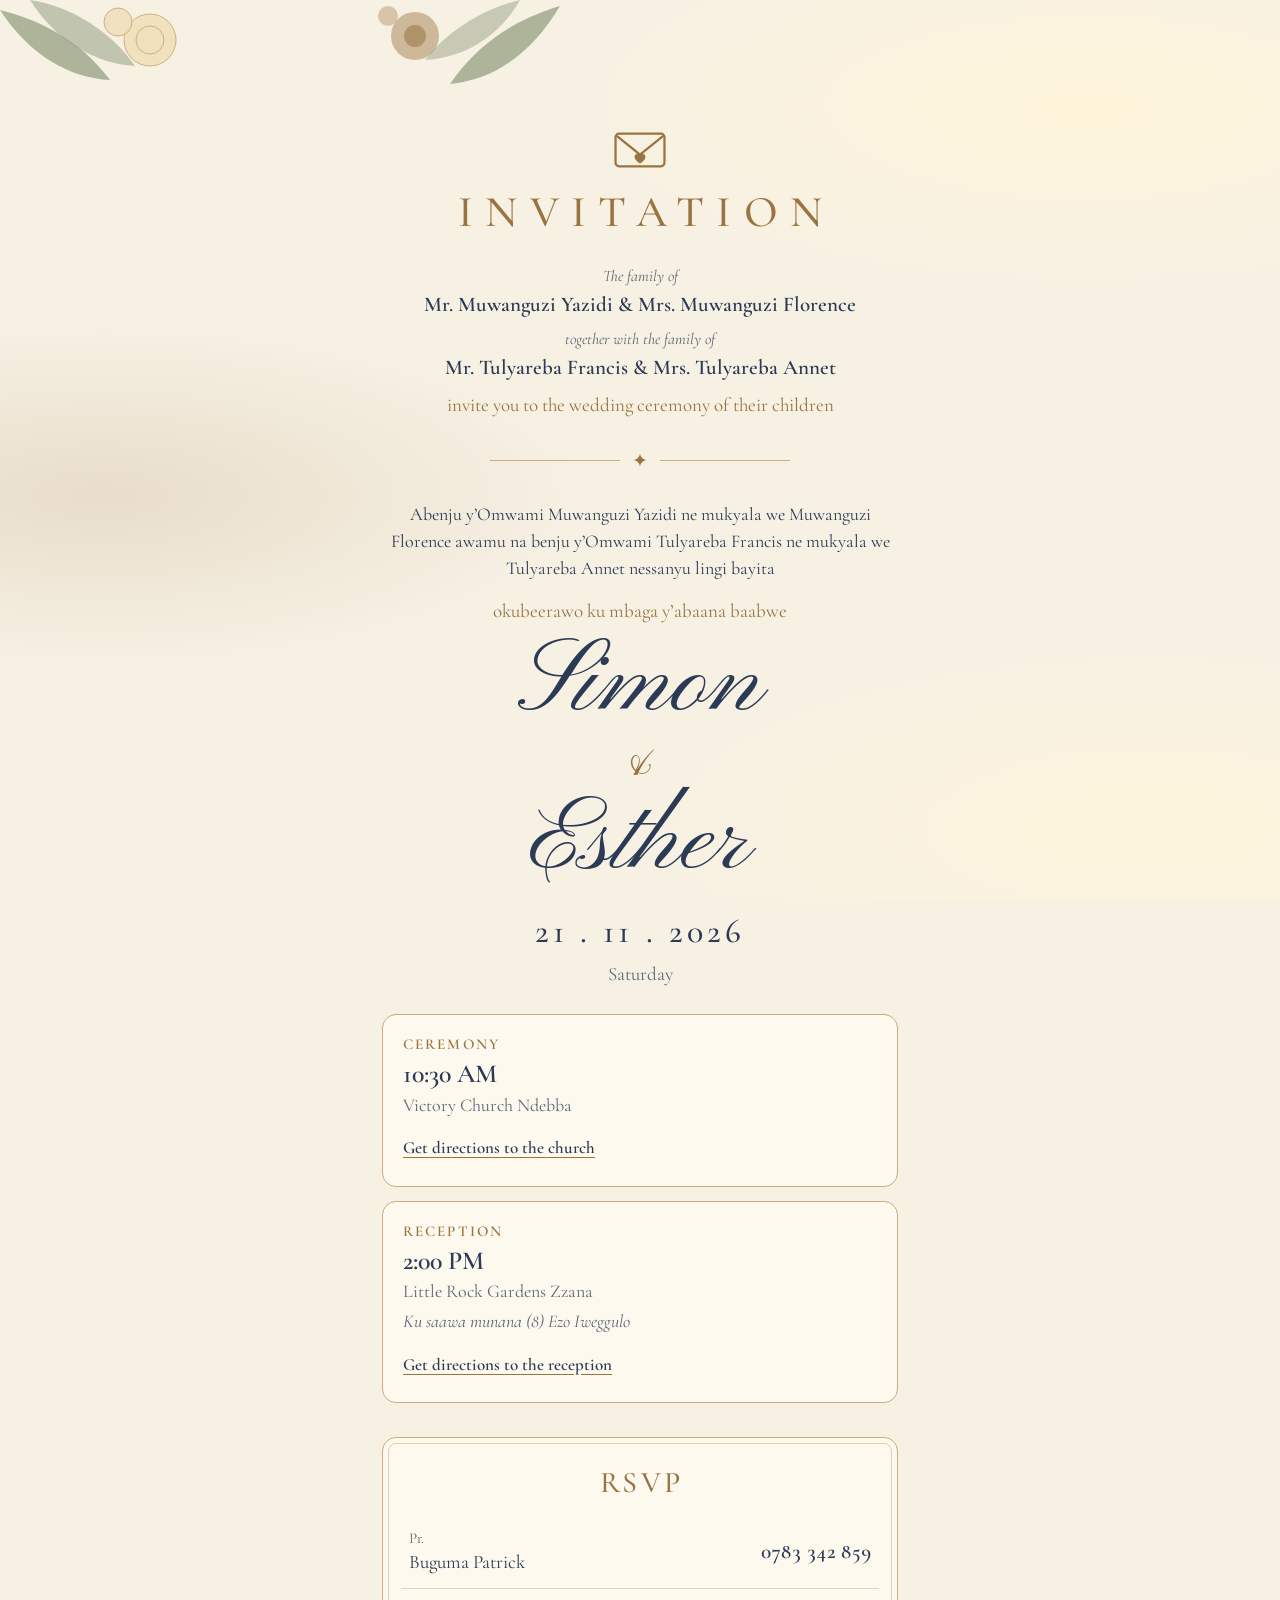
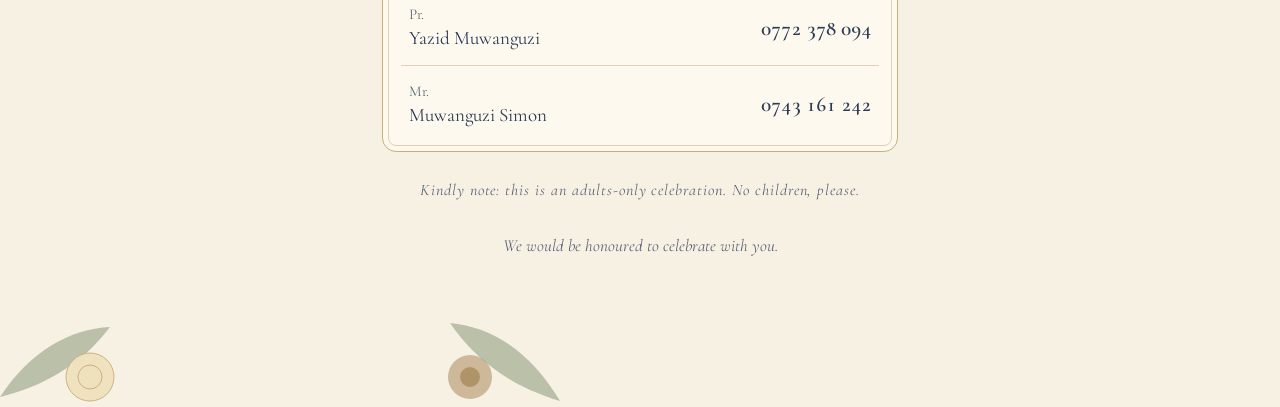
==== commit eeebec8c: "Add envelope icon to invitation heading Co-authored-by: Copilot <223556219+Copilot@users.noreply.git" ====
--- a/index.html
+++ b/index.html
@@ -26,6 +26,7 @@
 .sprig{display:block;width:100%;max-width:560px;height:auto;color:var(--sage)}
 .sprig .b{color:var(--blue)} .sprig .g{color:var(--gold)} .sprig .b circle{opacity:.95;stroke:var(--line);stroke-width:1}
 h1,h2,p{margin:0}
+.invitation-icon{display:block;width:58px;height:44px;margin:8px auto 2px;color:var(--gold)}
 .kicker{font-size:clamp(30px,9vw,44px);letter-spacing:.28em;font-weight:500;color:var(--gold);margin-top:6px;padding-left:.28em}
 .fam{margin-top:18px}
 .small{font-size:16px;color:var(--soft);font-style:italic}
@@ -78,6 +79,11 @@
 
 <main class="wrap">
   <div class="hero-in">
+    <svg class="invitation-icon" viewBox="0 0 64 48" aria-hidden="true">
+      <rect x="5" y="6" width="54" height="36" rx="4" fill="none" stroke="currentColor" stroke-width="2.5"/>
+      <path d="m7 9 25 20L57 9" fill="none" stroke="currentColor" stroke-width="2.5" stroke-linecap="round" stroke-linejoin="round"/>
+      <path d="M32 39s-6-3.8-6-7.4a3.4 3.4 0 0 1 6-2.2 3.4 3.4 0 0 1 6 2.2C38 35.2 32 39 32 39Z" fill="currentColor"/>
+    </svg>
     <h1 class="kicker">INVITATION</h1>
 
     <div class="fam">
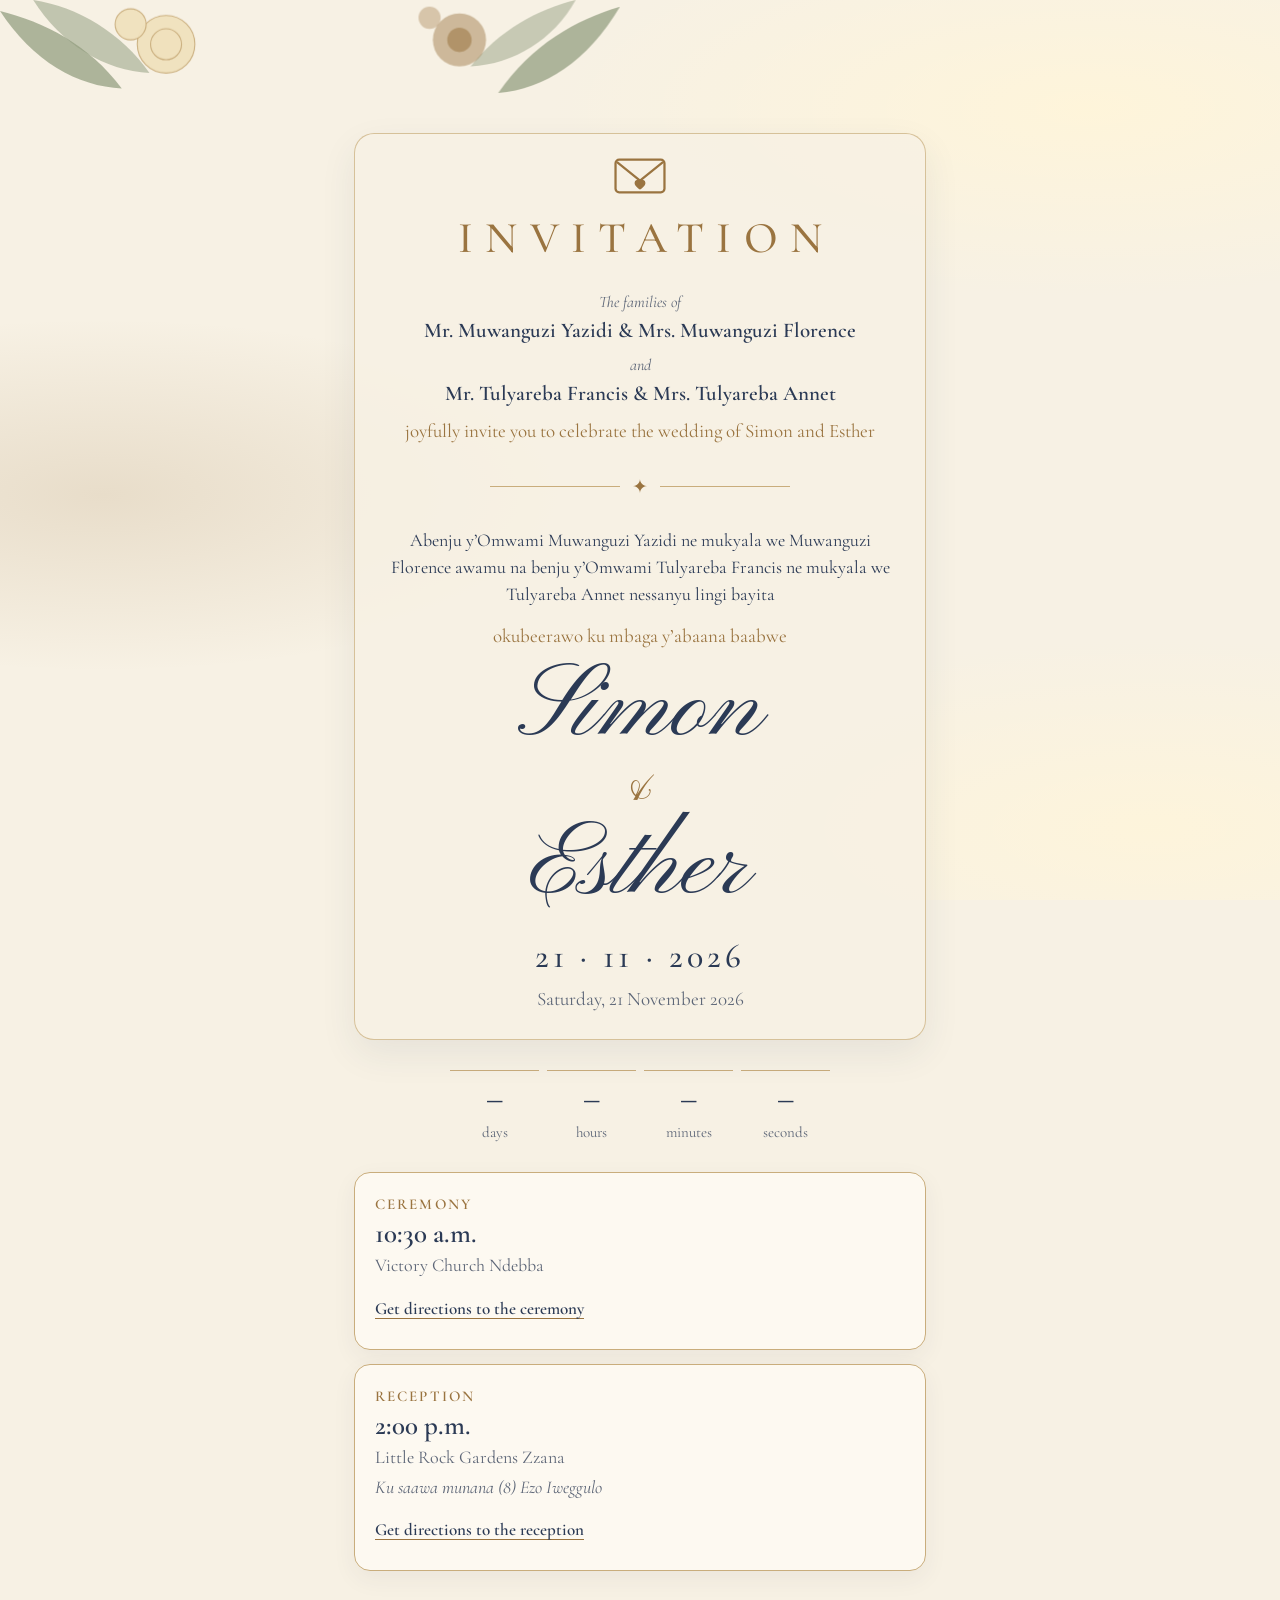
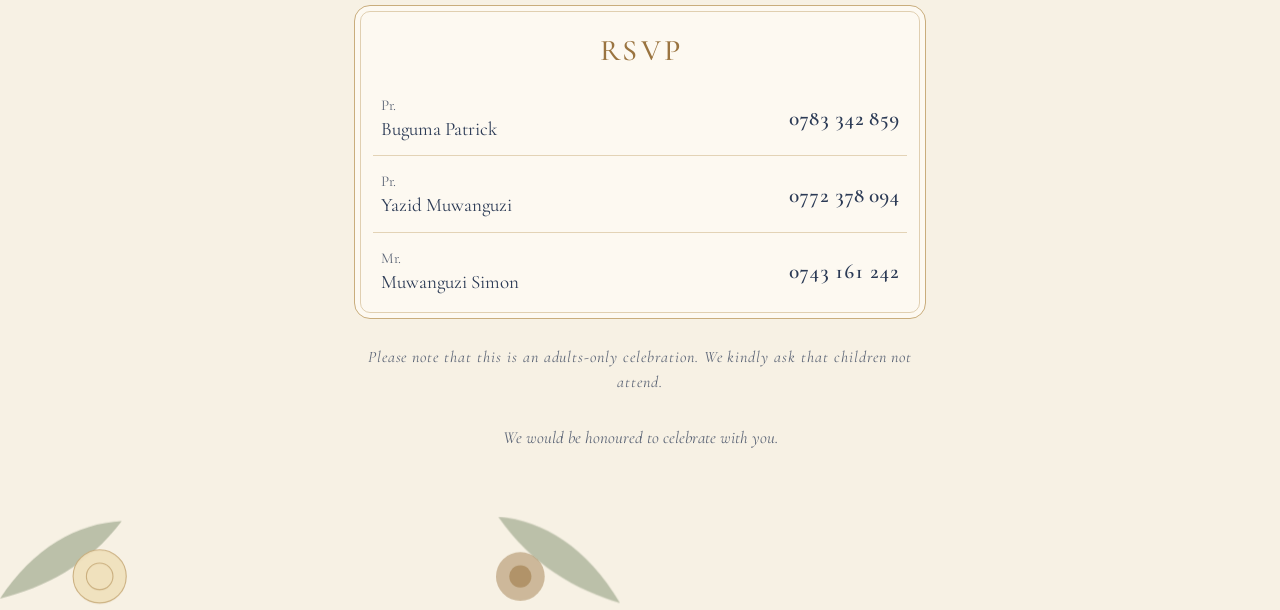
==== commit c4da9a75: "Polish wedding invitation design and copy Co-authored-by: Copilot <223556219+Copilot@users.noreply.g" ====
--- a/index.html
+++ b/index.html
@@ -4,64 +4,398 @@
 <meta charset="utf-8">
 <meta name="viewport" content="width=device-width, initial-scale=1, viewport-fit=cover">
 <title>Simon & Esther — Wedding Invitation</title>
+<meta name="description" content="You are warmly invited to celebrate the wedding of Simon and Esther on Saturday, 21 November 2026.">
+<meta name="theme-color" content="#f7f1e4">
 <link rel="preconnect" href="https://fonts.googleapis.com">
+<link rel="preconnect" href="https://fonts.gstatic.com" crossorigin>
 <link href="https://fonts.googleapis.com/css2?family=Cormorant+Garamond:ital,wght@0,400;0,500;0,600;1,400&family=Pinyon+Script&display=swap" rel="stylesheet">
 <style>
-:root{
-  box-sizing:border-box;
-  padding-top:env(safe-area-inset-top,0px);
-  padding-bottom:env(safe-area-inset-bottom,0px);
-  --paper:#f7f1e4; --paper2:#efe5d0; --ink:#2b3a55; --soft:#5d6677; --gold:#9a7440; --blue:#f0e1bd; --glow:#fff5d9; --sage:#7b8a69; --line:#c9ad7c; --card:rgba(255,252,244,.72);
-}
-@media (prefers-color-scheme: dark){
-  :root:not([data-theme="light"]){--paper:#1c2230; --paper2:#232b3d; --ink:#eef1f7; --soft:#aab3c5; --gold:#d3ad72; --blue:#ead9b0; --glow:#3a4560; --sage:#9fb08c; --line:#8a7348; --card:rgba(35,43,61,.75);}
-}
-:root[data-theme="dark"]{--paper:#1c2230; --paper2:#232b3d; --ink:#eef1f7; --soft:#aab3c5; --gold:#d3ad72; --blue:#ead9b0; --glow:#3a4560; --sage:#9fb08c; --line:#8a7348; --card:rgba(35,43,61,.75);}
-html{scroll-padding-top:env(safe-area-inset-top,0px)}
-*,*::before,*::after{box-sizing:inherit}
-body{margin:0;background:var(--paper);color:var(--ink);font-family:"Cormorant Garamond",Georgia,"Times New Roman",serif;font-size:19px;line-height:1.55;text-align:center;
-  background-image:radial-gradient(60% 30% at 85% 12%,color-mix(in srgb,var(--glow) 90%,transparent),transparent 70%),radial-gradient(55% 28% at 8% 55%,color-mix(in srgb,var(--gold) 16%,transparent),transparent 70%),radial-gradient(60% 30% at 90% 92%,color-mix(in srgb,var(--glow) 80%,transparent),transparent 70%);
-  background-attachment:fixed}
-.wrap{max-width:560px;margin:0 auto;padding:0 22px 48px}
-.sprig{display:block;width:100%;max-width:560px;height:auto;color:var(--sage)}
-.sprig .b{color:var(--blue)} .sprig .g{color:var(--gold)} .sprig .b circle{opacity:.95;stroke:var(--line);stroke-width:1}
-h1,h2,p{margin:0}
-.invitation-icon{display:block;width:58px;height:44px;margin:8px auto 2px;color:var(--gold)}
-.kicker{font-size:clamp(30px,9vw,44px);letter-spacing:.28em;font-weight:500;color:var(--gold);margin-top:6px;padding-left:.28em}
-.fam{margin-top:18px}
-.small{font-size:16px;color:var(--soft);font-style:italic}
-.parents{font-size:21px;font-weight:600;line-height:1.35;margin:2px 0 8px}
-.rule{display:flex;align-items:center;gap:12px;margin:26px auto;max-width:300px;color:var(--gold)}
-.rule::before,.rule::after{content:"";flex:1;height:1px;background:var(--line)}
-.lug{font-size:18px;line-height:1.5}
-.inv{color:var(--gold);font-size:19px;margin-top:6px}
-.names{font-family:"Pinyon Script","Snell Roundhand","Apple Chancery",cursive;font-weight:400;font-size:clamp(64px,22vw,104px);line-height:1.02;color:var(--ink);margin:6px 0 4px}
-.names .amp{display:block;font-size:.5em;color:var(--gold);line-height:1}
-.date{font-size:clamp(26px,8vw,34px);letter-spacing:.12em;font-weight:500;margin-top:10px}
-.sub{color:var(--soft)}
-.when{display:grid;gap:14px;margin-top:26px;text-align:left}
-.ev{background:var(--card);border:1px solid var(--line);border-radius:14px;padding:18px 20px;display:grid;gap:2px}
-.ev h2{font-size:15px;letter-spacing:.14em;color:var(--gold);font-weight:600;text-transform:none}
-.ev .t{font-size:26px;font-weight:600;line-height:1.2}
-.ev .p{font-size:18px;color:var(--soft)}
-.ev a.map{justify-self:start;margin-top:8px;color:var(--ink);font-weight:600;font-size:17px;text-decoration:underline;text-decoration-color:var(--gold);text-underline-offset:4px;padding:6px 0}
-.count{display:grid;grid-template-columns:repeat(4,1fr);gap:8px;margin:30px auto 0;max-width:380px}
-.count div{border-top:1px solid var(--line);padding-top:8px}
-.count b{display:block;font-size:34px;font-weight:500;font-variant-numeric:tabular-nums;line-height:1.1}
-.count span{font-size:15px;color:var(--soft)}
-.rsvp{margin-top:34px;border:1px solid var(--line);border-radius:14px;padding:22px 18px 10px;background:var(--card);outline:1px solid color-mix(in srgb,var(--line) 55%,transparent);outline-offset:-7px}
-.rsvp h2{font-size:30px;color:var(--gold);font-weight:500;letter-spacing:.12em;padding-left:.12em}
-.contacts{display:grid;gap:4px;margin-top:10px}
-.contacts a{display:flex;justify-content:space-between;align-items:center;gap:12px;text-decoration:none;color:var(--ink);padding:12px 8px;border-bottom:1px solid color-mix(in srgb,var(--line) 50%,transparent);text-align:left;min-height:48px}
-.contacts a:last-child{border-bottom:0}
-.contacts small{display:block;font-size:15px;color:var(--soft);line-height:1.2}
-.contacts strong{font-size:21px;font-weight:600;font-variant-numeric:tabular-nums;white-space:nowrap}
-a:focus-visible,button:focus-visible{outline:3px solid var(--gold);outline-offset:3px;border-radius:6px}
-.foot{margin-top:30px;font-size:17px;color:var(--soft);font-style:italic}
-.hero-in{animation:rise 1.1s ease-out both}
-@keyframes rise{from{opacity:0;transform:translateY(14px)}to{opacity:1;transform:none}}
-@media (prefers-reduced-motion:reduce){.hero-in{animation:none}}
-@media (max-width:380px){.contacts strong{font-size:19px}}
+:root {
+  --paper: #f7f1e4;
+  --paper2: #efe5d0;
+  --ink: #2b3a55;
+  --soft: #5d6677;
+  --gold: #9a7440;
+  --blue: #f0e1bd;
+  --glow: #fff5d9;
+  --sage: #7b8a69;
+  --line: #c9ad7c;
+  --card: rgba(255, 252, 244, .82);
+}
+
+@media (prefers-color-scheme: dark) {
+  :root:not([data-theme="light"]) {
+    --paper: #1c2230;
+    --paper2: #232b3d;
+    --ink: #eef1f7;
+    --soft: #aab3c5;
+    --gold: #d3ad72;
+    --blue: #ead9b0;
+    --glow: #3a4560;
+    --sage: #9fb08c;
+    --line: #8a7348;
+    --card: rgba(35, 43, 61, .82);
+  }
+}
+
+:root[data-theme="dark"] {
+  --paper: #1c2230;
+  --paper2: #232b3d;
+  --ink: #eef1f7;
+  --soft: #aab3c5;
+  --gold: #d3ad72;
+  --blue: #ead9b0;
+  --glow: #3a4560;
+  --sage: #9fb08c;
+  --line: #8a7348;
+  --card: rgba(35, 43, 61, .82);
+}
+
+html {
+  scroll-padding-top: env(safe-area-inset-top, 0px);
+}
+
+*,
+*::before,
+*::after {
+  box-sizing: border-box;
+}
+
+body {
+  min-height: 100vh;
+  margin: 0;
+  padding: env(safe-area-inset-top, 0px) 0 env(safe-area-inset-bottom, 0px);
+  background-color: var(--paper);
+  background-image:
+    radial-gradient(60% 30% at 85% 12%, color-mix(in srgb, var(--glow) 90%, transparent), transparent 70%),
+    radial-gradient(55% 28% at 8% 55%, color-mix(in srgb, var(--gold) 16%, transparent), transparent 70%),
+    radial-gradient(60% 30% at 90% 92%, color-mix(in srgb, var(--glow) 80%, transparent), transparent 70%);
+  background-attachment: fixed;
+  color: var(--ink);
+  font-family: "Cormorant Garamond", Georgia, "Times New Roman", serif;
+  font-size: 19px;
+  line-height: 1.55;
+  text-align: center;
+}
+
+.wrap {
+  width: min(100%, 620px);
+  margin: 0 auto;
+  padding: 0 24px 48px;
+}
+
+.sprig {
+  display: block;
+  width: 100%;
+  max-width: 620px;
+  height: auto;
+  color: var(--sage);
+}
+
+.sprig .b {
+  color: var(--blue);
+}
+
+.sprig .g {
+  color: var(--gold);
+}
+
+.sprig .b circle {
+  opacity: .95;
+  stroke: var(--line);
+  stroke-width: 1;
+}
+
+.sprig-flipped {
+  transform: scaleY(-1);
+}
+
+h1,
+h2,
+p {
+  margin: 0;
+}
+
+.hero-in {
+  padding: 12px clamp(16px, 4vw, 30px) 26px;
+  border: 1px solid color-mix(in srgb, var(--line) 72%, transparent);
+  border-radius: 20px;
+  background: color-mix(in srgb, var(--paper) 84%, transparent);
+  box-shadow: 0 14px 36px color-mix(in srgb, var(--ink) 8%, transparent);
+  animation: rise 1.1s ease-out both;
+}
+
+.invitation-icon {
+  display: block;
+  width: 58px;
+  height: 44px;
+  margin: 8px auto 2px;
+  color: var(--gold);
+}
+
+.kicker {
+  margin-top: 6px;
+  padding-left: .28em;
+  color: var(--gold);
+  font-size: clamp(30px, 9vw, 44px);
+  font-weight: 500;
+  letter-spacing: .28em;
+}
+
+.fam {
+  margin-top: 18px;
+}
+
+.small {
+  color: var(--soft);
+  font-size: 16px;
+  font-style: italic;
+}
+
+.parents {
+  margin: 2px 0 8px;
+  font-size: 21px;
+  font-weight: 600;
+  line-height: 1.35;
+}
+
+.rule {
+  display: flex;
+  max-width: 300px;
+  align-items: center;
+  gap: 12px;
+  margin: 26px auto;
+  color: var(--gold);
+}
+
+.rule::before,
+.rule::after {
+  height: 1px;
+  flex: 1;
+  background: var(--line);
+  content: "";
+}
+
+.lug {
+  font-size: 18px;
+  line-height: 1.5;
+}
+
+.inv {
+  margin-top: 6px;
+  color: var(--gold);
+  font-size: 19px;
+}
+
+.inv.lug {
+  margin-top: 14px;
+}
+
+.celebration-note {
+  margin-top: 26px;
+  letter-spacing: .06em;
+}
+
+.names {
+  margin: 6px 0 4px;
+  color: var(--ink);
+  font-family: "Pinyon Script", "Snell Roundhand", "Apple Chancery", cursive;
+  font-size: clamp(64px, 22vw, 104px);
+  font-weight: 400;
+  line-height: 1.02;
+}
+
+.names .amp {
+  display: block;
+  color: var(--gold);
+  font-size: .5em;
+  line-height: 1;
+}
+
+.date {
+  margin-top: 10px;
+  font-size: clamp(26px, 8vw, 34px);
+  font-weight: 500;
+  letter-spacing: .12em;
+}
+
+.sub {
+  color: var(--soft);
+}
+
+.when {
+  display: grid;
+  gap: 14px;
+  margin-top: 26px;
+  text-align: left;
+}
+
+.ev {
+  display: grid;
+  gap: 2px;
+  padding: 20px;
+  border: 1px solid var(--line);
+  border-radius: 16px;
+  background: var(--card);
+  box-shadow: 0 8px 24px color-mix(in srgb, var(--ink) 6%, transparent);
+}
+
+.ev h2 {
+  color: var(--gold);
+  font-size: 15px;
+  font-weight: 600;
+  letter-spacing: .14em;
+}
+
+.ev .t {
+  font-size: 27px;
+  font-weight: 600;
+  line-height: 1.2;
+}
+
+.ev .p {
+  color: var(--soft);
+  font-size: 18px;
+}
+
+.ev .lug {
+  font-style: italic;
+}
+
+.ev a.map {
+  justify-self: start;
+  margin-top: 8px;
+  padding: 6px 0;
+  color: var(--ink);
+  font-size: 17px;
+  font-weight: 600;
+  text-decoration-color: var(--gold);
+  text-underline-offset: 4px;
+}
+
+.count {
+  display: grid;
+  max-width: 380px;
+  grid-template-columns: repeat(4, 1fr);
+  gap: 8px;
+  margin: 30px auto 0;
+}
+
+.count div {
+  padding-top: 8px;
+  border-top: 1px solid var(--line);
+}
+
+.count b {
+  display: block;
+  font-size: 34px;
+  font-variant-numeric: tabular-nums;
+  font-weight: 500;
+  line-height: 1.1;
+}
+
+.count span {
+  color: var(--soft);
+  font-size: 15px;
+}
+
+.rsvp {
+  margin-top: 34px;
+  padding: 22px 18px 10px;
+  border: 1px solid var(--line);
+  border-radius: 16px;
+  outline: 1px solid color-mix(in srgb, var(--line) 55%, transparent);
+  outline-offset: -7px;
+  background: var(--card);
+}
+
+.rsvp h2 {
+  padding-left: .12em;
+  color: var(--gold);
+  font-size: 30px;
+  font-weight: 500;
+  letter-spacing: .12em;
+}
+
+.contacts {
+  display: grid;
+  gap: 4px;
+  margin-top: 10px;
+}
+
+.contacts a {
+  display: flex;
+  min-height: 48px;
+  align-items: center;
+  justify-content: space-between;
+  gap: 12px;
+  padding: 12px 8px;
+  border-bottom: 1px solid color-mix(in srgb, var(--line) 50%, transparent);
+  color: var(--ink);
+  text-align: left;
+  text-decoration: none;
+}
+
+.contacts a:last-child {
+  border-bottom: 0;
+}
+
+.contacts small {
+  display: block;
+  color: var(--soft);
+  font-size: 15px;
+  line-height: 1.2;
+}
+
+.contacts strong {
+  font-size: 21px;
+  font-variant-numeric: tabular-nums;
+  font-weight: 600;
+  white-space: nowrap;
+}
+
+a:focus-visible,
+button:focus-visible {
+  outline: 3px solid var(--gold);
+  outline-offset: 3px;
+  border-radius: 6px;
+}
+
+.foot {
+  margin-top: 30px;
+  color: var(--soft);
+  font-size: 17px;
+  font-style: italic;
+}
+
+@keyframes rise {
+  from {
+    opacity: 0;
+    transform: translateY(14px);
+  }
+
+  to {
+    opacity: 1;
+    transform: none;
+  }
+}
+
+@media (prefers-reduced-motion: reduce) {
+  .hero-in {
+    animation: none;
+  }
+}
+
+@media (max-width: 380px) {
+  .wrap {
+    padding-right: 18px;
+    padding-left: 18px;
+  }
+
+  .contacts strong {
+    font-size: 19px;
+  }
+}
 </style>
 </head>
 <body>
@@ -87,21 +421,21 @@
     <h1 class="kicker">INVITATION</h1>
 
     <div class="fam">
-      <p class="small">The family of</p>
+      <p class="small">The families of</p>
       <p class="parents">Mr. Muwanguzi Yazidi &amp; Mrs. Muwanguzi Florence</p>
-      <p class="small">together with the family of</p>
+      <p class="small">and</p>
       <p class="parents">Mr. Tulyareba Francis &amp; Mrs. Tulyareba Annet</p>
-      <p class="inv">invite you to the wedding ceremony of their children</p>
+      <p class="inv">joyfully invite you to celebrate the wedding of Simon and Esther</p>
     </div>
 
     <div class="rule" aria-hidden="true">✦</div>
 
     <p class="lug" lang="lg">Abenju y’Omwami Muwanguzi Yazidi ne mukyala we Muwanguzi Florence awamu na benju y’Omwami Tulyareba Francis ne mukyala we Tulyareba Annet nessanyu lingi bayita</p>
-    <p class="inv" lang="lg" style="margin-top:14px">okubeerawo ku mbaga y’abaana baabwe</p>
+    <p class="inv lug" lang="lg">okubeerawo ku mbaga y’abaana baabwe</p>
 
     <p class="names">Simon <span class="amp">&amp;</span> Esther</p>
-    <p class="date">21 . 11 . 2026</p>
-    <p class="sub">Saturday</p>
+    <p class="date"><time datetime="2026-11-21">21 · 11 · 2026</time></p>
+    <p class="sub">Saturday, 21 November 2026</p>
   </div>
 
   <div class="count" id="count" role="timer" aria-label="Countdown to the wedding">
@@ -114,16 +448,16 @@
   <section class="when" aria-label="Wedding programme">
     <article class="ev">
       <h2>CEREMONY</h2>
-      <p class="t">10:30 AM</p>
+      <time class="t" datetime="10:30">10:30 a.m.</time>
       <p class="p">Victory Church Ndebba</p>
-      <a class="map" href="https://www.google.com/maps/search/?api=1&query=Victory+Church+Ndebba+Kampala" target="_blank" rel="noopener">Get directions to the church</a>
+      <a class="map" href="https://www.google.com/maps/search/?api=1&query=Victory+Church+Ndebba+Kampala" target="_blank" rel="noopener noreferrer">Get directions to the ceremony</a>
     </article>
     <article class="ev">
       <h2>RECEPTION</h2>
-      <p class="t">2:00 PM</p>
+      <time class="t" datetime="14:00">2:00 p.m.</time>
       <p class="p">Little Rock Gardens Zzana</p>
-      <p class="p" lang="lg" style="font-style:italic">Ku saawa munana (8) Ezo Iweggulo</p>
-      <a class="map" href="https://www.google.com/maps/search/?api=1&query=Little+Rock+Gardens+Zzana+Kampala" target="_blank" rel="noopener">Get directions to the reception</a>
+      <p class="p lug" lang="lg">Ku saawa munana (8) Ezo Iweggulo</p>
+      <a class="map" href="https://www.google.com/maps/search/?api=1&query=Little+Rock+Gardens+Zzana+Kampala" target="_blank" rel="noopener noreferrer">Get directions to the reception</a>
     </article>
   </section>
 
@@ -136,12 +470,12 @@
     </div>
   </section>
 
-  <p class="small" style="margin-top:26px;letter-spacing:.06em">Kindly note: this is an adults-only celebration. No children, please.</p>
+  <p class="small celebration-note">Please note that this is an adults-only celebration. We kindly ask that children not attend.</p>
 
   <p class="foot">We would be honoured to celebrate with you.</p>
 </main>
 
-<svg class="sprig" viewBox="0 0 560 100" aria-hidden="true" preserveAspectRatio="xMidYMax slice" style="transform:scaleY(-1)">
+<svg class="sprig sprig-flipped" viewBox="0 0 560 100" aria-hidden="true" preserveAspectRatio="xMidYMax slice">
   <g fill="currentColor" opacity=".8">
     <path d="M0 10C40 20 80 40 110 80C70 78 30 56 0 10Z" opacity=".6"/>
     <path d="M560 6C520 18 480 40 450 84C492 80 530 56 560 6Z" opacity=".6"/>
@@ -151,18 +485,34 @@
 </svg>
 
 <script>
-(function(){
-  var target=new Date("2026-11-21T10:30:00+03:00").getTime();
-  var ids=["d","h","m","s"].map(function(i){return document.getElementById(i)});
-  function pad(n){return n<10?"0"+n:""+n}
-  function tick(){
-    var diff=target-Date.now();
-    if(diff<=0){document.getElementById("count").style.display="none";return}
-    var d=Math.floor(diff/864e5),h=Math.floor(diff%864e5/36e5),m=Math.floor(diff%36e5/6e4),s=Math.floor(diff%6e4/1e3);
-    ids[0].textContent=d;ids[1].textContent=pad(h);ids[2].textContent=pad(m);ids[3].textContent=pad(s);
-  }
-  tick();setInterval(tick,1000);
-})();
+const target = new Date("2026-11-21T10:30:00+03:00").getTime();
+const countdown = document.getElementById("count");
+const timeUnits = ["d", "h", "m", "s"].map(id => document.getElementById(id));
+
+function pad(value) {
+  return String(value).padStart(2, "0");
+}
+
+function updateCountdown() {
+  const remaining = target - Date.now();
+  if (remaining <= 0) {
+    countdown.hidden = true;
+    clearInterval(countdownInterval);
+    return;
+  }
+
+  const days = Math.floor(remaining / 86400000);
+  const hours = Math.floor(remaining / 3600000) % 24;
+  const minutes = Math.floor(remaining / 60000) % 60;
+  const seconds = Math.floor(remaining / 1000) % 60;
+
+  [days, hours, minutes, seconds].forEach((value, index) => {
+    timeUnits[index].textContent = index === 0 ? String(value) : pad(value);
+  });
+}
+
+const countdownInterval = setInterval(updateCountdown, 1000);
+updateCountdown();
 </script>
 </body>
 </html>
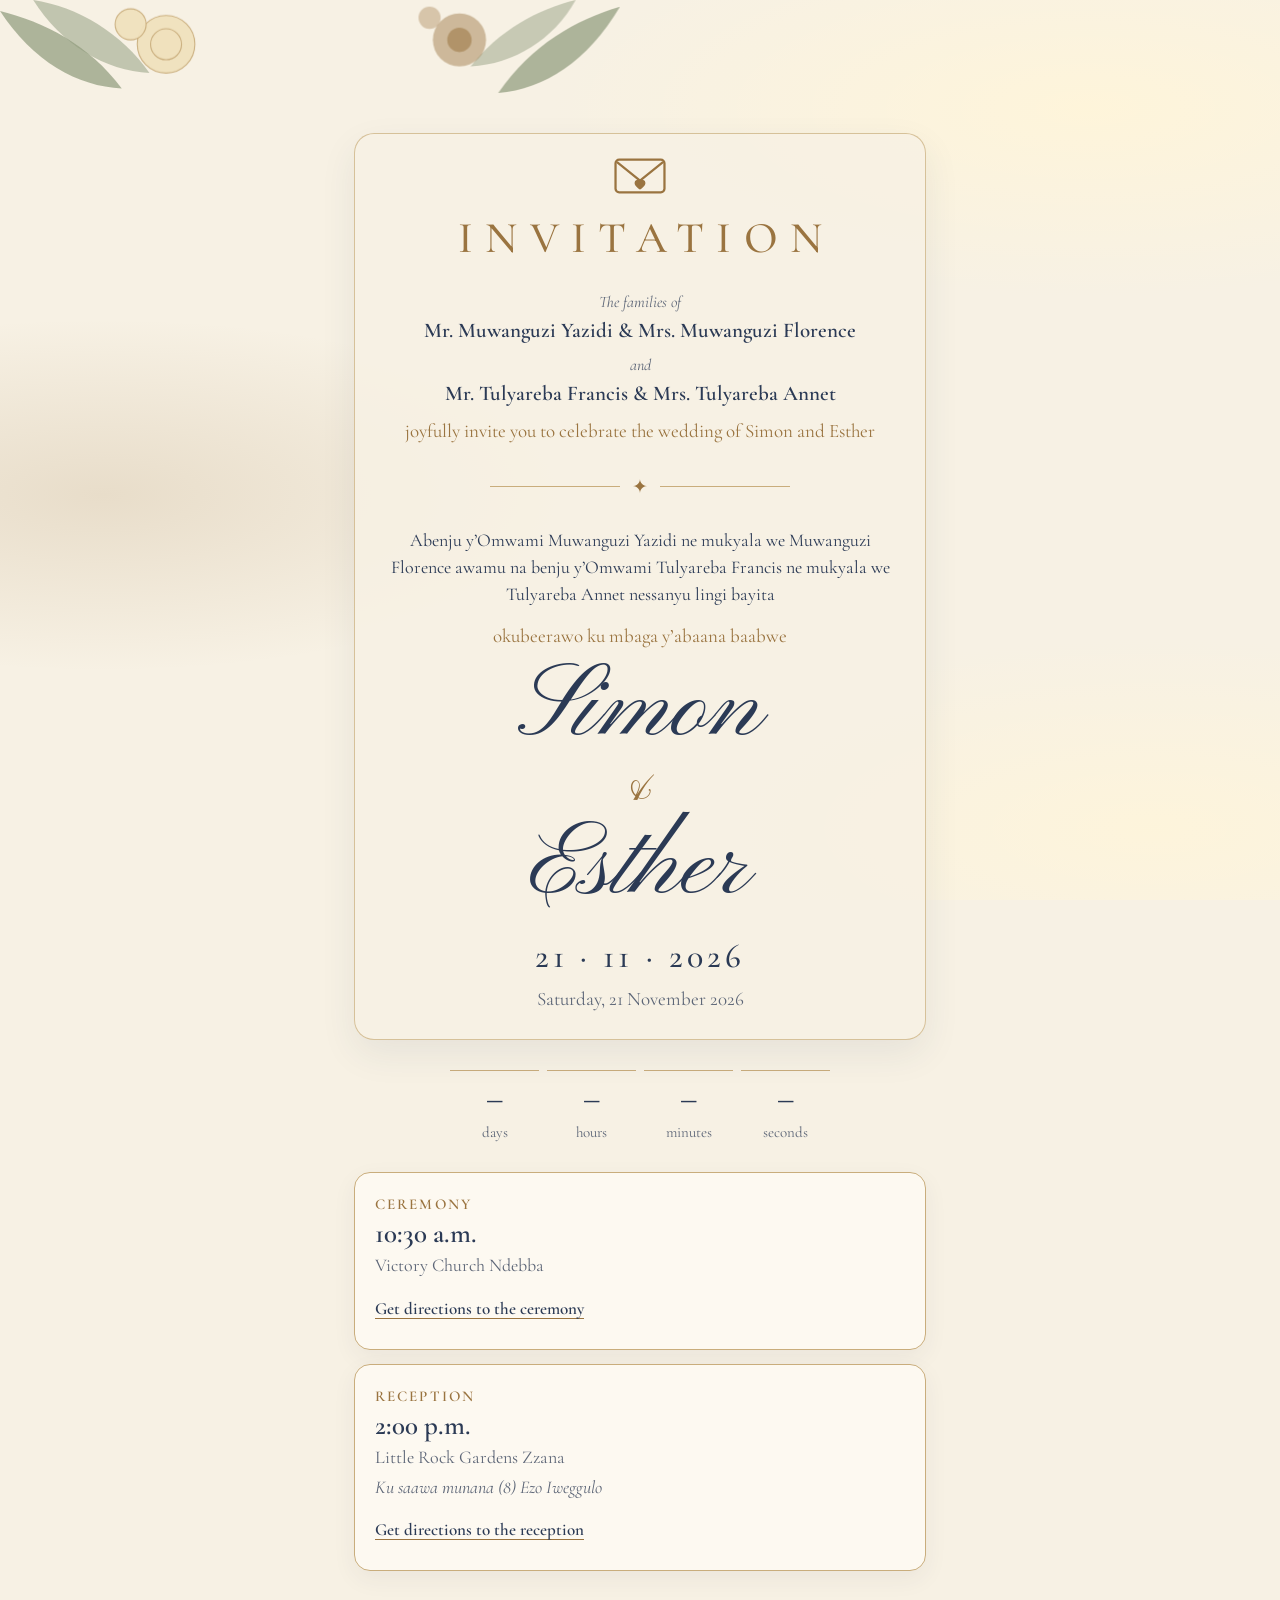
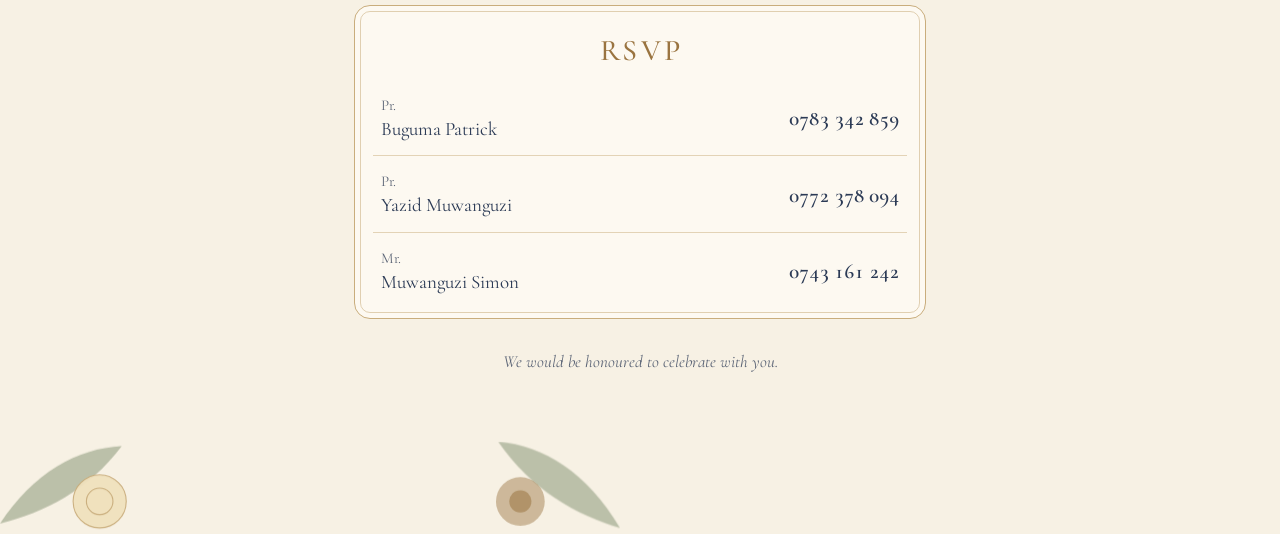
==== commit 0284f153: "Remove adults-only note from invitation Co-authored-by: Copilot <223556219+Copilot@users.noreply.git" ====
--- a/index.html
+++ b/index.html
@@ -470,8 +470,6 @@
     </div>
   </section>
 
-  <p class="small celebration-note">Please note that this is an adults-only celebration. We kindly ask that children not attend.</p>
-
   <p class="foot">We would be honoured to celebrate with you.</p>
 </main>
 
